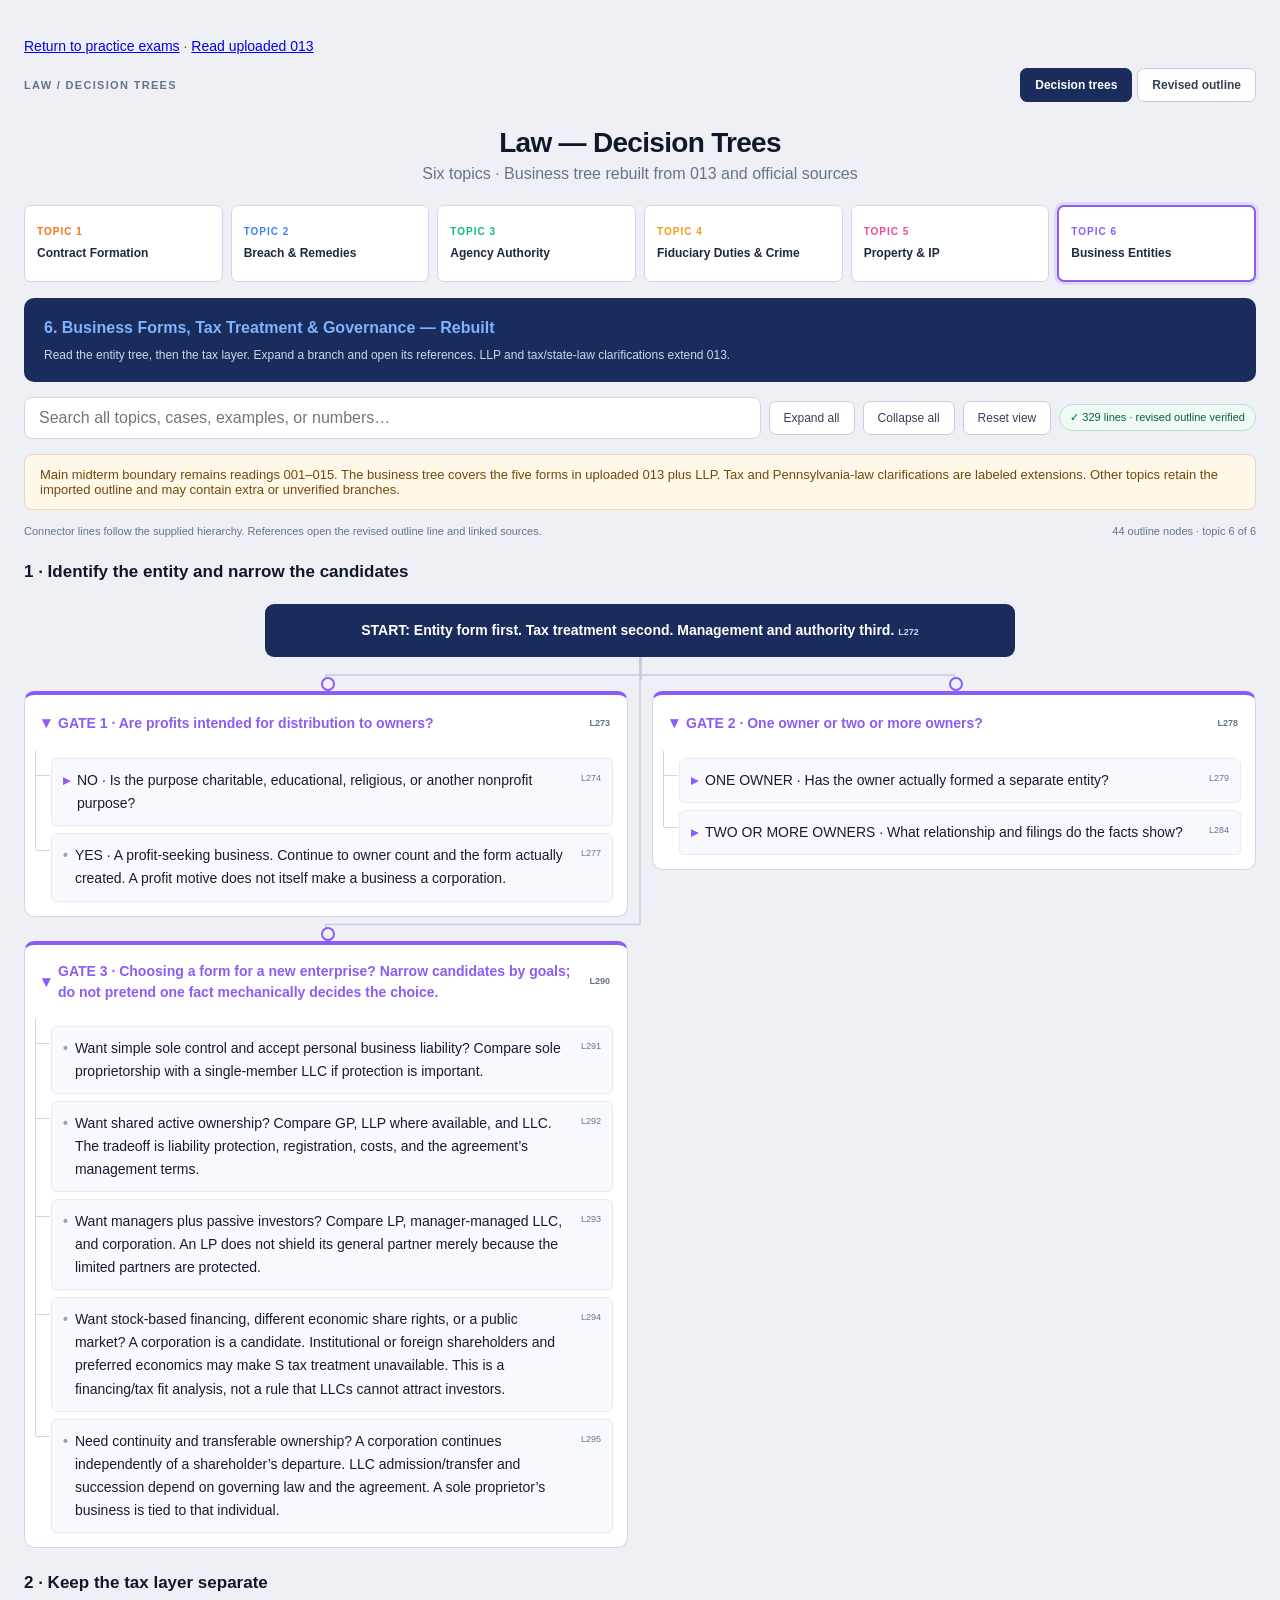
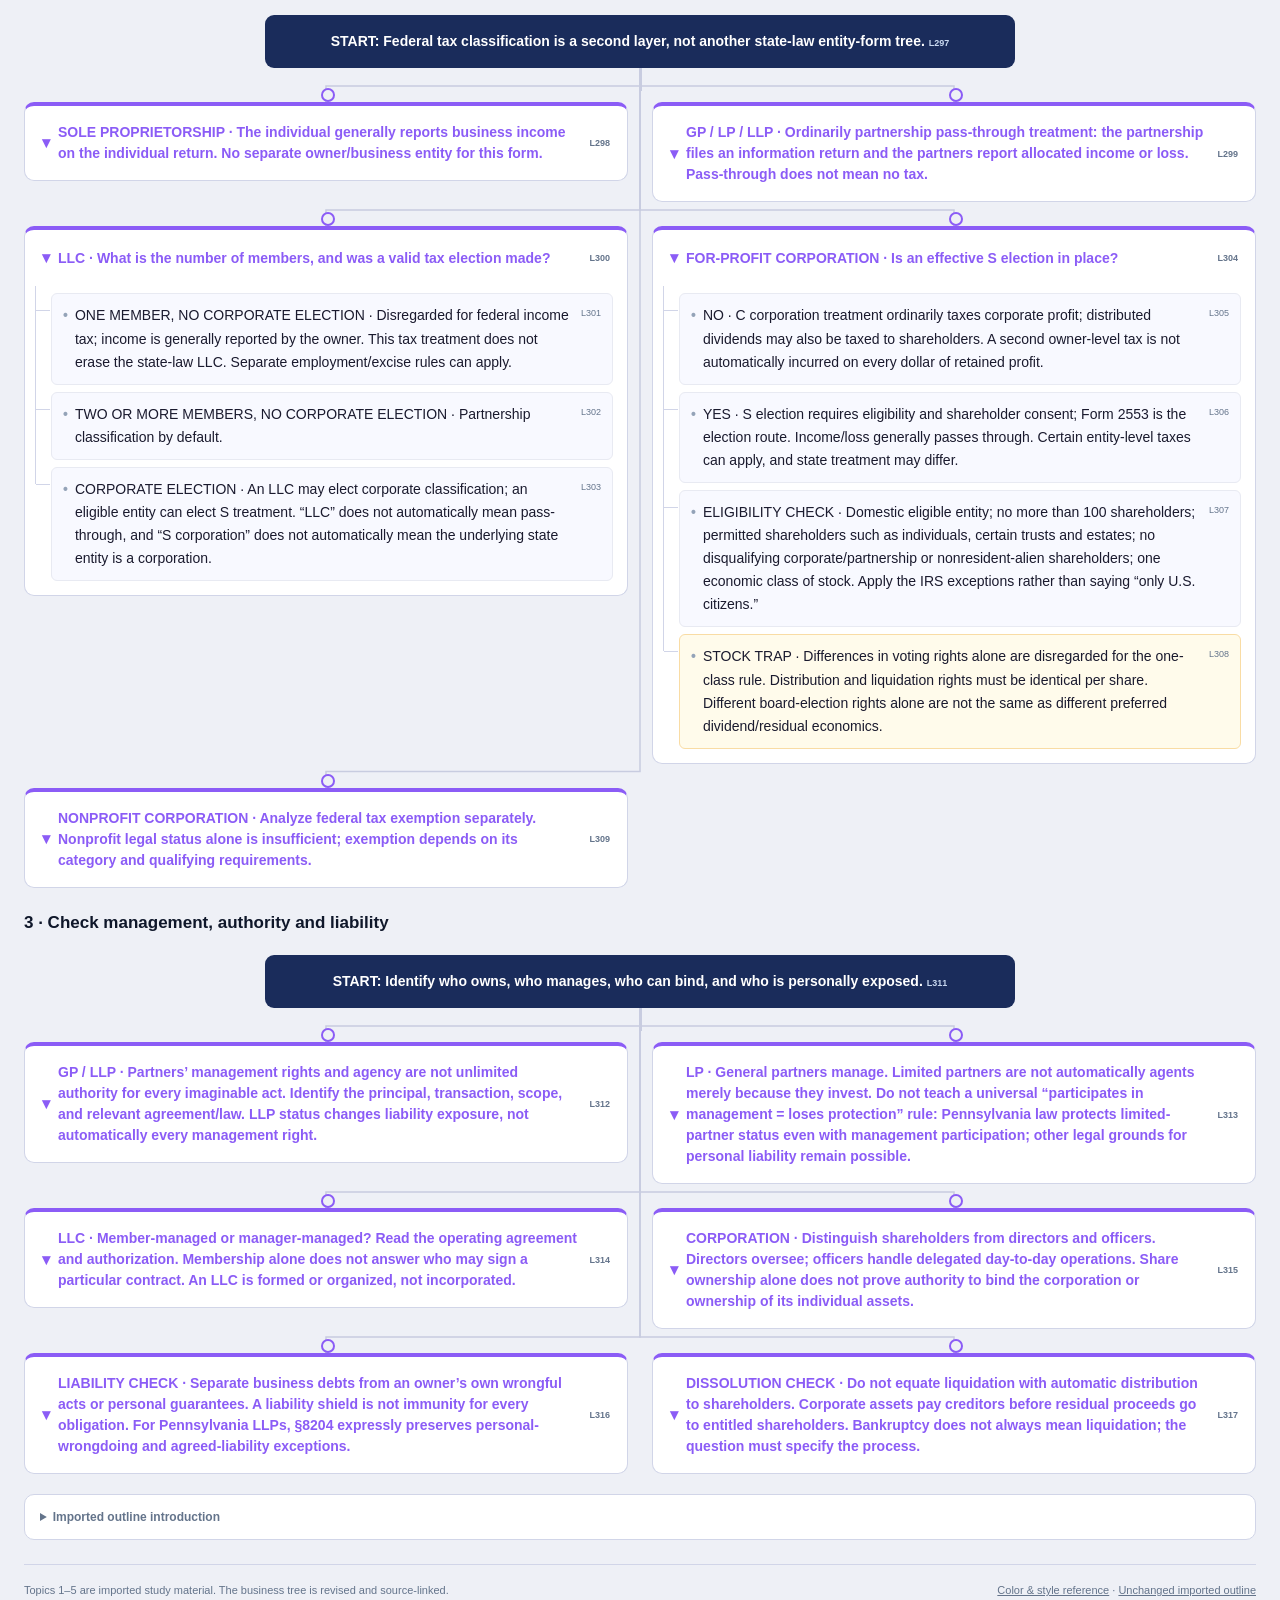
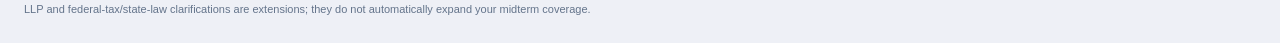
==== decision-trees.html @ df7d1797 "Add LGST midterm practice site and rebuilt business decision trees" ====
<!doctype html>
<html lang="en"><head><meta charset="UTF-8"><meta name="viewport" content="width=device-width,initial-scale=1">
<title>Law — Decision Trees</title><meta name="description" content="Six interactive topic trees with a rebuilt, source-linked business tree.">
<link rel="icon" type="image/svg+xml" href="data:image/svg+xml,%3Csvg xmlns='http://www.w3.org/2000/svg' viewBox='0 0 32 32'%3E%3Crect width='32' height='32' rx='7' fill='%231a2c5b'/%3E%3Cpath d='M16 6v9M7 15h18M7 15v9m18-9v9' stroke='%237eb3ff' stroke-width='2' fill='none'/%3E%3Ccircle cx='16' cy='6' r='3' fill='%23f97316'/%3E%3Ccircle cx='7' cy='25' r='3' fill='%2310b981'/%3E%3Ccircle cx='25' cy='25' r='3' fill='%23ec4899'/%3E%3C/svg%3E">
<style>
*{box-sizing:border-box}body{margin:0;background:#eef0f6;color:#1a1a2e;font:14px -apple-system,BlinkMacSystemFont,'Segoe UI',sans-serif}button,input{font:inherit}button,a{touch-action:manipulation}button{cursor:pointer}button:focus-visible,a:focus-visible,summary:focus-visible,input:focus-visible{outline:3px solid #3b82f6;outline-offset:3px}button{border:1px solid #c8cce0;background:white;color:#374151;border-radius:7px;padding:9px 14px}button:hover{background:#f8f9ff}button.active{background:#1a2c5b;border-color:#1a2c5b;color:white}main{max-width:1500px;padding:24px;margin:auto}.topline{display:flex;justify-content:space-between;align-items:center;gap:12px}.brand{font-size:11px;letter-spacing:.12em;font-weight:800;color:#64748b}.switch{display:flex;gap:5px}.switch button{font-size:12px;font-weight:650}h1{font-size:28px;text-align:center;letter-spacing:-.025em;margin:25px 0 6px;color:#0f172a}.subtitle{text-align:center;color:#64748b;margin:0 0 22px}.tabs{display:grid;grid-template-columns:repeat(6,1fr);gap:8px}.tab{text-align:left;border:1.5px solid #d1d5e8;padding:12px;min-height:77px}.tab.selected{border:2px solid var(--uc);box-shadow:0 0 0 3px color-mix(in srgb,var(--uc) 15%,transparent)}.tab-num{display:block;color:var(--uc);font-size:10px;font-weight:750;letter-spacing:.1em;margin-bottom:6px}.tab-label{font-size:12px;font-weight:750;color:#1e293b}.banner{background:#1a2c5b;color:#c8d8f0;border-radius:10px;margin-top:16px;padding:17px 20px;line-height:1.6}.banner h2{font-size:16px;color:#7eb3ff;margin:0 0 5px}.banner p{margin:0;font-size:12px}.controls{display:flex;align-items:center;gap:8px;flex-wrap:wrap;margin:15px 0}.search-wrap{flex:1;min-width:210px;position:relative}.search-wrap input{width:100%;padding:11px 14px;border:1px solid #d1d5e8;border-radius:8px;color:#0f172a;background:white}.controls button{font-size:12px}.small{font-size:11px;color:#64748b}.badge{display:inline-flex;align-items:center;gap:7px;border:1px solid #bbdfd4;border-radius:30px;padding:6px 10px;font-size:11px;background:#effaf5;color:#065f46}.dot{width:6px;height:6px;background:#10b981;border-radius:100%}.legend{display:flex;justify-content:space-between;gap:16px;margin:14px 0;color:#64748b;font-size:11px}.legend a{color:#64748b}.block-title{font-size:17px;margin:25px 0 14px;color:#0f172a}.root{max-width:750px;margin:22px auto 0;padding:16px 20px;text-align:center;border-radius:9px;background:#1a2c5b;color:white;font-size:14px;font-weight:700;line-height:1.5}.stages{position:relative;display:grid;grid-template-columns:repeat(2,minmax(0,1fr));gap:24px;padding-top:34px;align-items:start}.stages:before{content:'';position:absolute;top:0;left:50%;height:23px;border-left:2px solid #c8cce0}.stage{position:relative;background:white;border:1px solid #d1d5e8;border-radius:10px;border-top:4px solid var(--uc);min-width:0}.stage:before{content:'';position:absolute;width:10px;height:10px;border:2px solid var(--uc);background:#eef0f6;top:-18px;left:calc(50% - 5px);border-radius:100%}.stage>summary{list-style:none;padding:16px 17px;font-size:13px;font-weight:750;color:var(--uc);display:flex;align-items:center;gap:8px;line-height:1.5}.stage>summary:before{content:'▸';font-size:16px}.stage[open]>summary:before{content:'▾'}.stage>summary .node-text{flex:1}.stage>.children{padding:0 14px 14px 10px}.children{list-style:none;padding:0 0 0 17px;margin:0}.branch{position:relative;border-left:1.5px solid #d1d5e8;padding:7px 0 0 15px}.branch:before{content:'';position:absolute;left:0;top:24px;width:14px;border-top:1.5px solid #d1d5e8}.branch:last-child{border-left-color:transparent}.branch:last-child:after{content:'';position:absolute;left:-1.5px;top:0;height:24px;border-left:1.5px solid #d1d5e8}.node-card{background:#f8f9ff;border:1px solid #e8eaf2;border-radius:6px}.node-card>summary{padding:10px 11px;display:flex;gap:7px;align-items:start;list-style:none;line-height:1.6;font-size:12px;position:relative;z-index:1}.node-card>summary:before{content:'▸';font-weight:750;color:var(--uc)}.node-card[open]>summary:before{content:'▾'}.node-card.leaf>summary:before{content:'•';color:#94a3b8}.node-text{white-space:pre-wrap;overflow-wrap:anywhere;flex:1}.node-card>.children{padding:0 9px 9px 10px}.node-card.trap{background:#fffbeb;border-color:#f9dca4}.node-card.negative{background:#fff5f6;border-color:#f2cdd7}.node-card.positive{background:#effaf5;border-color:#bbdfd4}.source-link{font-size:9px;color:#64748b;background:transparent;border:0;padding:2px 0 2px 4px;border-radius:2px;white-space:nowrap;line-height:1.6}.source-link:hover{text-decoration:underline;background:transparent}.node-card.picked, .stage.picked{box-shadow:0 0 0 3px #f59e0b}.node-card .children .branch{padding-left:11px}.node-card .children .branch:before{width:10px}.search-results{background:white;border:1px solid #d1d5e8;border-radius:10px;padding:14px;margin-bottom:18px;max-height:360px;overflow:auto}.search-results h3{font-size:13px;margin:0 0 10px}.result{display:block;width:100%;text-align:left;margin:6px 0;padding:10px 12px;font-size:12px;line-height:1.5}.result span{display:block;font-size:10px;color:#64748b;margin-bottom:3px}mark{background:#fef08a;color:#1a1a2e;padding:0}.source-head{display:flex;gap:15px;justify-content:space-between;align-items:start;margin-top:20px}.source-head h2{font-size:18px;margin:0 0 6px}.source-tools{display:flex;gap:8px}.source-tools button{font-size:12px}.source-box{background:white;border:1px solid #d1d5e8;border-radius:10px;margin-top:14px;overflow:auto;padding:20px}pre{font:12px/1.65 'SFMono-Regular',Consolas,'Liberation Mono',monospace;white-space:pre;margin:0;color:#374151;tab-size:4}.source-box.wrap pre{white-space:pre-wrap;overflow-wrap:anywhere}.source-note{margin:10px 0;line-height:1.6;color:#64748b;font-size:12px}.extra{background:white;border:1px solid #d1d5e8;border-radius:10px;margin-top:20px;padding:15px}.extra summary{color:#64748b;font-size:12px;font-weight:650;cursor:pointer}.extra p{white-space:pre-wrap;line-height:1.7;font-size:12px;color:#374151}.foot{margin-top:24px;border-top:1px solid #d1d5e8;padding-top:16px;display:flex;gap:15px;justify-content:space-between;font-size:11px;line-height:1.7;color:#64748b}.foot a{color:#64748b}#node-dialog{border:1px solid #d1d5e8;border-radius:12px;padding:20px;max-width:min(850px,94vw);max-height:80vh}#node-dialog::backdrop{background:#1a2c5b66}#node-dialog pre{white-space:pre-wrap;overflow-wrap:anywhere;margin:15px 0}.modal-head{display:flex;justify-content:space-between;gap:20px;align-items:center}.modal-head h3{margin:0;font-size:15px}[hidden]{display:none!important}@media(max-width:1100px){.tabs{grid-template-columns:repeat(3,1fr)}}@media(max-width:760px){main{padding:16px}.topline{align-items:start}.brand{max-width:100px;line-height:1.6}h1{font-size:23px}.tabs{grid-template-columns:repeat(2,1fr)}.tab{min-height:65px}.stages{grid-template-columns:1fr;gap:24px}.stage:before{left:calc(50% - 5px)}.legend,.foot,.source-head{flex-direction:column}.branch{padding-left:10px}.children{padding-left:10px}.source-link{font-size:8px}.controls{gap:6px}.controls button{padding:9px}.source-box{padding:12px}.switch button{padding:8px 10px}.root{text-align:left;font-size:12px}.node-card>summary{padding:9px 8px}.stage>summary{padding:13px}}
@media print{.controls,.switch,.tabs,.source-tools,.source-link,.foot,.legend{display:none!important}body{background:white}main{padding:0}.stage{break-inside:avoid}.stages{display:block}.stage{margin-top:15px}.root{color:#0f172a;background:white;border:1px solid #64748b}}
</style><style>
body{font-size:16px}.node-card>summary,.stage>summary{font-size:14px}.node-card>summary{line-height:1.65}.ref-link{display:block;margin:9px 0;color:#6d28d9;font-size:14px}.scope-label{font-size:12px;font-weight:650;color:#854d0e;padding:0 12px 10px}.extra-scope{border-style:dashed!important;background:#fff9ec!important}.embedded main{padding:4px 12px 18px}.embedded .back-link,.embedded .brand,.embedded h1,.embedded .subtitle,.embedded .tabs,.embedded .banner,.embedded .extra,.embedded .foot{display:none}.embedded .controls{margin-top:8px}.embedded .stages{gap:16px}.embedded .root{margin-top:14px}.source-note{line-height:1.7}.scope-note{font-size:13px;background:#fff7e7;color:#704b0b;border:1px solid #edd7ae;border-radius:8px;padding:12px 15px;margin:15px 0}.back-link{font-size:14px;color:#9d411e}.source-box.wrap pre{white-space:pre-wrap;overflow-wrap:anywhere}@media(max-width:600px){.tabs{display:flex;overflow:auto}.tab{min-width:145px}.embedded main{padding:4px}.stages{grid-template-columns:1fr!important}.children{padding-left:10px}.node-card>.children{padding-left:4px}.branch{padding-left:9px}.stage>.children{padding:0 8px 12px 5px}.root{font-size:14px}.controls button{padding:8px 9px}.legend{flex-direction:column;gap:4px}.source-box{max-width:100%}.source-head{flex-wrap:wrap}.modal-head{gap:10px}}
</style></head><body><main><p class="back-link"><a href="index.html">Return to practice exams</a> · <a href="sources/013-choose-business-structure.pdf" target="_blank" rel="noopener">Read uploaded 013</a></p>
<div class="topline"><span class="brand">LAW / DECISION TREES</span><div class="switch" aria-label="View"><button id="graph-btn" class="active" aria-pressed="true">Decision trees</button><button id="source-btn" aria-pressed="false">Revised outline</button></div></div>
<h1>Law — Decision Trees</h1><p class="subtitle">Six topics · Business tree rebuilt from 013 and official sources</p>
<nav class="tabs" aria-label="Legal topics" role="tablist" id="tabs"></nav>
<section class="banner"><h2 id="topic-title"></h2><p id="mode-note">Click a branch to expand or collapse it. Tree cards retain the source wording; connecting lines and spacing are visually reflowed.</p></section>
<div class="controls"><label class="search-wrap"><span class="small" hidden>Search entire outline</span><input id="search" type="search" placeholder="Search all topics, cases, examples, or numbers…" aria-label="Search entire outline"></label><button id="expand">Expand all</button><button id="collapse">Collapse all</button><button id="reset">Reset view</button><span class="badge" id="integrity"><span class="dot"></span>Outline check</span></div>
<p class="scope-note">Main midterm boundary remains readings 001–015. The business tree covers the five forms in uploaded 013 plus LLP. Tax and Pennsylvania-law clarifications are labeled extensions. Other topics retain the imported outline and may contain extra or unverified branches.</p><section id="results" class="search-results" hidden aria-live="polite"></section>
<div id="graph-view"><div class="legend"><span>Connector lines follow the supplied hierarchy. References open the revised outline line and linked sources.</span><span id="node-count"></span></div><section id="trees" role="tabpanel" aria-label="Topic decision tree"></section><details class="extra"><summary>Imported outline introduction</summary><p id="intro"></p><p id="outro"></p></details></div>
<section id="source-view" hidden><div class="source-head"><div><h2>Revised study outline</h2><span class="small" id="source-stats"></span></div><div class="source-tools"><button id="wrap" aria-pressed="false">Wrap long lines</button><button id="download">Download revised .txt</button></div></div><p class="source-note">Topics 1–5 retain the supplied outline. Topic 6 has been rewritten from uploaded reading 013 and verified sources. Line popovers and this view show the revised study outline, not quotations from statutes.</p><div class="source-box" id="source-box"><pre id="source-text"></pre></div></section>
<footer class="foot"><span>Topics 1–5 are imported study material. The business tree is revised and source-linked.<br>LLP and federal-tax/state-law clarifications are extensions; they do not automatically expand your midterm coverage.</span><span><a href="https://ezombie292.github.io/ap-econ-cheatsheet/" target="_blank" rel="noopener">Color & style reference</a> · <a href="sources/original-decision-tree-outline.txt" download>Unchanged imported outline</a></span></footer>
</main><dialog id="node-dialog"><div class="modal-head"><h3 id="dialog-title">Revised outline reference</h3><button id="close-dialog" aria-label="Close source excerpt">Close</button></div><pre id="node-original"></pre><div id="legal-refs"></div><button id="full-source">Open revised outline</button></dialog>
<script id="data" type="application/json">{"source": "Here is the fully expanded, comprehensive decision-tree architecture for the entire course. Every tree incorporates the precise procedural branches, governing legal tests, landmark cases, failure states, and hidden exam traps from the lectures and study guides.\n\n---\n\n### **1. Contract Formation: The Enforceable Promise Decision Algorithm**\n\n```text\n[START: Alleged Promise / Transaction]\n       │\n       ▼\n[GATEWAY 1: MUTUAL ASSENT (Offer & Acceptance)]\n ├── STEP 1A: Is there a Valid Offer?\n │    ├── Did the communication manifest an objective willingness to be bound?\n │    ├── Were essential terms reasonably certain and definite?\n │    ├─ NO ──► INVITATION TO MAKE AN OFFER ONLY (e.g., school bulletin, catalog)\n │    │         └── Application + fee constitutes the offer; school retains fee as acceptance (*Steinberg v. Chicago Med. Sch.*).\n │    └─ YES ─► Valid Offer Created. Power of acceptance is vested in offeree.\n │\n ├── STEP 1B: Was the Power of Acceptance Terminated Before Acceptance?\n │    ├── Revocation by offeror before acceptance takes effect?\n │    ├── Rejection or Counter-Offer by offeree? (Mirror image rule: accepting only 250 of 500 terms = counter-offer)\n │    ├── Death of offeror?\n │    ├── Offeree learns of facts inconsistent with the offer? (e.g., offered land swallowed by a sinkhole)\n │    ├─ YES ─► POWER TERMINATED ──► [NO CONTRACT CAN FORM]\n │    └─ NO  ─► Proceed to Step 1C\n │\n └── STEP 1C: Was there Proper, Timely Acceptance?\n      ├── Contract forms PRECISELY at the moment of acceptance.\n      ├── Check Mode Invited by Offeror:\n      │    ├── UNILATERAL: Offer invites acceptance ONLY by performance/action.\n      │    └── BILATERAL: Offer expressly invites acceptance by a RETURN PROMISE.\n      │         └── EXAM TRAP (Microwave Tower Example): If an offer expressly requires a promise, \n      │             secretly performing the work without communicating the promise yields US$0 contract damages!\n      ├─ NO ──► [NO CONTRACT]\n      └─ YES ─► Mutual Assent Established. Proceed to Gateway 2.\n       │\n       ▼\n[GATEWAY 2: CONSIDERATION (Bargained-for Exchange)]\n ├── Did promisee suffer a legal detriment / confer a benefit in exchange for the promise?\n ├── Is consideration \"valuable\" in the eyes of the law? (Payment of $15 application fee is valid consideration for the promise to evaluate by published criteria).\n ├── EXAM TRAPS:\n │    ├── Pre-existing Duty: Performing what one was already legally obligated to do ≠ consideration.\n │    ├── Past Consideration: An act done before the promise was made is NO consideration (*Chicago Coliseum v. Dempsey*).\n ├─ NO ──► Check PROMISSORY ESTOPPEL: Did promisee reasonably and foreseeably rely to their substantial detriment?\n │         ├─ NO  ──► UNENFORCEABLE NUDE PROMISE (*Nudum Pactum*)\n │         └─ YES ──► Enforceable under Equity (Damages strictly limited to reliance).\n └─ YES ─► Consideration Established. Proceed to Gateway 3.\n       │\n       ▼\n[GATEWAY 3: CAPACITY]\n ├── Did either party lack legal capacity (infancy/minor, mental defect, extreme intoxication)?\n ├─ YES ──► CONTRACT VOIDABLE at the option of the incapacitated party.\n └─ NO  ──► Capacity Established. Proceed to Gateway 4.\n       │\n       ▼\n[GATEWAY 4: LEGALITY OF OBJECT]\n ├── Is the object, performance, or effect illegal, criminal, or contrary to public policy?\n ├─ YES ──► VOID AB INITIO (*In Pari Delicto*: The court leaves parties where found; no reliance/expectation damages granted for bribes, murder, or illegal acts).\n └─ NO  ──► [FULLY BINDING, ENFORCEABLE CONTRACT FORMED]\n```\n\n---\n\n### **2. Contract Breach & Remedy Selector Decision Tree**\n\n```text\n[START: Enforceable Contract + Unexcused Breach Established]\n       │\n       ▼\n[LEVEL 1: EXPECTATION DAMAGES (Primary Default Measure)]\n Goal: Put injured party in the financial position they would have occupied HAD THE PROMISE BEEN KEPT.\n ├── First Measure: Cost of Completion / Performance (favored when measurable, e.g., $30 to hire a replacement mower).\n ├── Second Measure: Difference in Value (Position Promised B minus Position Delivered A).\n │\n ├── APPLY MANDATORY COMMON-LAW LIMITATIONS:\n │    ├── 1. REASONABLE CERTAINTY (*Ericson v. Playgirl*):\n │    │    ├── Are damages provable with reasonable certainty, or speculative/conjectural?\n │    │    ├── New Business Rule: Lack of profit track record makes future lost profits unrecoverable.\n │    │    └── General Publicity Trap: Loss of general fame/notoriety from missing a magazine cover or review is wholly speculative unless directly tied to professional earning capacity (*Ericson*).\n │    │\n │    ├── 2. FORESEEABILITY (*Hadley v. Baxendale*):\n │    │    └── Measured AT THE TIME OF CONTRACTING (not post-breach). Consequential losses (e.g., spoiled dinner party, taking high-interest loans for college tuition) must be foreseeable to both parties.\n │    │\n │    ├── 3. MITIGATION OF DAMAGES:\n │    │    └── Plaintiff cannot recover for avoidable losses; must make reasonable efforts to find substitute transactions.\n │    │\n │    └── 4. AMERICAN RULE (COSTS OF SUIT):\n │         └── Victims pay their own attorneys' fees and court costs, leaving net recovery less than \"whole\".\n │\n ├─ PASSES ALL LIMITATIONS ──► AWARD COMPENSATORY EXPECTATION DAMAGES\n └─ FAILS CERTAINTY / FORESEEABILITY ──► Drop down to Level 2.\n       │\n       ▼\n[LEVEL 2: RELIANCE DAMAGES (Alternative Backward-Looking Measure)]\n Goal: Restore injured party to the financial position they occupied BEFORE THE PROMISE WAS MADE.\n ├── Reimburses out-of-pocket expenses and costs incurred in reliance on the contract (e.g., $5,000 upfront fee; medical restoration costs).\n ├── EXAM TRAP: Pre-contractual expenses incurred before the agreement was entered into cannot be recovered as reliance damages (*Chicago Coliseum v. Dempsey*).\n ├── Can reliance damages be calculated?\n │    ├─ YES ──► AWARD RELIANCE DAMAGES (\"You can only pick one\" rule: cannot stack expectation and reliance).\n │    └─ NO  ──► Check Nominal Damages ($300 statutory nominal award in *Ericson*) or drop down to Level 3.\n       │\n       ▼\n[LEVEL 3: SPECIFIC PERFORMANCE (Equitable Court Order)]\n Criteria: Awarded ONLY when monetary relief is inadequate AND subject matter is UNIQUE.\n ├── Is the subject matter unique/one-of-a-kind (e.g., specific parcel of real estate, rare antique, unique prototype car)?\n │    ├── YES ──► Does it involve PERSONAL SERVICES (labor, employment, artist, influencer)?\n │    │            ├─ YES ──► STRICTLY DENIED under common law (Courts refuse to compel personal labor).\n │    │            └─ NO  ──► GRANT SPECIFIC PERFORMANCE (Decree compelling conveyance).\n │    └─ NO  ──► DENIED (Subject matter fungible; monetary damages suffice).\n```\n\n---\n\n### **3. Agency Authority & Principal/Agent Liability Decision Matrix**\n\n```text\n[START: Agent (A) signs contract or acts with Third Party (T) purporting to represent Principal (P)]\n       │\n       ▼\n[GATEWAY 1: ACTUAL AUTHORITY (Communication: Principal ──► Agent)]\n ├── Express Actual Authority:\n │    └── Did P communicate explicit words (written/oral) authorizing this exact action?\n │         ├─ YES ──► [P IS BOUND].\n │         └─ NO  ──► Check Implied Actual.\n ├── Implied Actual Authority (*Miller v. Wick Building Co.*):\n │    ├── Question: Did P's words or conduct reasonably cause the AGENT to believe they had authority?\n │    ├── Scope Standard: Limited to what is \"usual and necessary in the ordinary course of the business ACTUALLY CONDUCTED by the corporation\".\n │    └── Extraordinary Transactions Trap: Being General Manager does NOT convey implied authority to sell 75%+ of company assets or real estate (*Miller*).\n ├─ ACTUAL AUTHORITY FOUND ──► [PRINCIPAL BOUND TO THIRD PARTY; AGENT NOT PERSONALLY LIABLE]\n └─ NO ACTUAL AUTHORITY    ──► Proceed to Gateway 2.\n       │\n       ▼\n[GATEWAY 2: APPARENT AUTHORITY (Communication: Principal ──► Third Party)]\n ├── Question: Did P's words or conduct reasonably lead the THIRD PARTY to believe A was authorized?\n ├── TEST 2A: The Putative Agent Rule (ABSOLUTE TRAP)\n │    └── A's self-declaration to T (\"I am P's authorized agent!\") NEVER creates apparent authority. It MUST originate from P.\n ├── TEST 2B: Position & Secret Limitations\n │    └── If P places A in a recognized role (e.g., General Manager) and gives A secret internal restrictions unknown to T, T may rely on customary role authority (*Miller*).\n ├─ APPARENT AUTHORITY FOUND ──► [PRINCIPAL BOUND TO THIRD PARTY]\n │                                └── BUT: P can sue A for indemnity / breach of fiduciary duty for exceeding actual authority!\n └─ NO APPARENT AUTHORITY    ──► Proceed to Gateway 3.\n       │\n       ▼\n[GATEWAY 3: RATIFICATION (Post-Hoc Adoption)]\n ├── Did P voluntarily affirm/adopt the unauthorized act with full knowledge of all material facts?\n ├─ YES ──► [PRINCIPAL IS BOUND RETROACTIVELY]\n └─ NO  ──► [PRINCIPAL IS NOT BOUND TO THIRD PARTY]\n             └── LIABILITY OUTCOME: Agent (A) is personally liable to Third Party (T) for breach of implied warranty of authority / contract damages.\n```\n\n---\n\n### **4. Agent Fiduciary Duties & White-Collar Crime Decision Tree**\n\n```text\n[START: Agent interacts with business opportunity, property, or confidential information]\n       │\n       ▼\n[BRANCH 1: FIDUCIARY DUTY OF CARE]\n ├── Did the agent perform competently (\"do a really good job\")?\n ├── Did the agent maintain adequate, usable business records for the principal?\n └── Did the agent preserve strict confidentiality regarding principal's activities and communications?\n      ├─ FAILED ──► Breach of Fiduciary Duty of Care ──► Agent liable for resulting damages.\n      └─ PASSED ──► Duty of Care satisfied.\n       │\n       ▼\n[BRANCH 2: FIDUCIARY DUTY OF LOYALTY & CONFLICT PROTOCOL]\n ├── Does the transaction involve self-dealing, competition with P, secret profits, or bribes?\n │    ├─ YES ──► APPLY THE MANDATORY 3-STEP PROTOCOL:\n │    │          ├── Step 1: DON'T ACT (Halt the transaction immediately).\n │    │          ├── Step 2: DISCLOSE (Make full, unreserved disclosure of conflict/payment to P).\n │    │          └── Step 3: GET INSTRUCTIONS (Wait for and follow P's express orders).\n │    │          │\n │    │          ├─ FAILED PROTOCOL ──► BREACH OF FIDUCIARY DUTY OF LOYALTY\n │    │          │                      ├── Disgorgement: All secret profits/bribes surrendered to P.\n │    │          │                      ├── Rescission of transaction + tort damages.\n │    │          │                      └── Immediate termination of agency.\n │    │          └─ COMPLIED FULLY  ──► Principal consents; transaction is valid.\n │    └─ NO  ──► Proceed to Criminal & Securities Thresholds.\n       │\n       ▼\n[BRANCH 3: HONEST SERVICES FRAUD (§1346)]\n ├── Did conduct involve Bribery or Kickbacks? (*Skilling v. United States*).\n │    ├── (Note: Undisclosed self-dealing alone does NOT violate §1346 after *Skilling*).\n ├── Is defendant a Private Citizen outside public employment? (*Percoco v. United States*).\n │    ├── \"Dominated and controlled\" / \"Special relationship\" jury test is UNCONSTITUTIONALLY VAGUE.\n │    └── Rule: A private citizen can only owe a duty of honest services to the public if they entered an ACTUAL AGENCY AGREEMENT delegating governmental authority.\n       │\n       ▼\n[BRANCH 4: SECURITIES INSIDER TRADING (Rule 10b-5 / 14e-3)]\n ├── CLASSICAL THEORY (*Chiarella v. United States*):\n │    └── Insider trades on material non-public info; requires fiduciary relationship between insider and company shareholders.\n ├── TIPPER/TIPPEE LIABILITY (*Dirks*):\n │    └── Insider tipper must breach duty for PERSONAL GAIN; tippee inherits duty only if they knew/should have known of the breach.\n ├── MISAPPROPRIATION THEORY (*United States v. O'Hagan*):\n │    └── Outsider (e.g., attorney, printer, journalist) deceives and breaches fiduciary duty owed to the SOURCE of the information.\n └── TENDER OFFER TRAP:\n      └── Rule 14e-3: Does NOT require proof of a fiduciary duty breach once substantial steps toward a tender offer are taken!\n```\n\n---\n\n### **5. Property: Possession, Custom, and IP Infringement Trees**\n\n#### **Part A: Tangible Property & Possession Disputes**\n```text\n[START: Competing claims over unowned, wild, or abandoned resource]\n       │\n       ▼\n[TEST 1: INDUSTRY TRADE USAGE (*Swift v. Gifford*)]\n ├── Does an established, reasonable, trade-wide custom exist (e.g., \"the iron holds the whale\")?\n ├── Was pursuit continuous, and was claim made before conversion/cutting in?\n ├─ YES ──► [TRADE USAGE OVERRIDES GENERAL COMMON LAW OF CAPTURE]\n └─ NO  ──► Apply General Possession Rules (Test 2).\n       │\n       ▼\n[TEST 2: COMPLETE LEGAL POSSESSION (Gray's Rule)]\n ├── 1. Intent to possess and exclude others?\n ├── 2. Physical control: Complete control after all momentum of item and claimant ceases?\n ├── Did incidental contact dislodge item before momentum stopped? (If yes, no possession).\n ├─ FULL POSSESSION ACHIEVED ──► [SOLE TITLE & OWNERSHIP VESTED]\n └─ INCOMPLETE POSSESSION    ──► Proceed to Test 3.\n       │\n       ▼\n[TEST 3: PRE-POSSESSORY INTEREST & CONVERSION (*Popov v. Hayashi*)]\n ├── 1. Did actor take significant but incomplete steps toward possession of abandoned personal property?\n ├── 2. Was the effort interrupted by the UNLAWFUL ACTS of others (e.g., mob violence)?\n ├─ YES ──► ACTOR HAS A \"PRE-POSSESSORY INTEREST\" (Qualified legal right supporting Conversion).\n │           │\n │           ▼\n │   Check Innocent Subsequent Acquirer (Hayashi):\n │    ├── Did defendant commit wrongful/unlawful acts? (Hayashi was innocent).\n │    ├── Did defendant achieve complete physical control? (Yes, pocketed loose ball).\n │    └── Result: Ball entered defendant's hands with a \"cloud on its title\".\n │         └── REMEDY: EQUITABLE DIVISION (*Arnold* prunes; *Keron* boys with money sock) \n │             ──► Sell property, divide proceeds 50/50.\n └─ NO  ──► No cognizable interest. Finder who reduces item to complete control takes title.\n```\n\n#### **Part B: Intellectual Property & Commercial Identity**\n```text\n[START: Intangible Asset or Commercial Identity Dispute]\n       │\n       ├── 1. PATENTS (35 U.S.C. §101 / *Alice Corp. v. CLS Bank*):\n       │    ├── Step 1: Is claim directed to a patent-ineligible concept (law of nature, natural phenomena, abstract idea)?\n       │    │    └── (Intermediated settlement / risk hedging = abstract economic concept).\n       │    └── Step 2: Does claim add an \"inventive concept\" / transformative ordered combination beyond generic computer implementation?\n       │         ├─ NO  ──► PATENT INELIGIBLE.\n       │         └─ YES ──► Valid Patentable Subject Matter.\n       │\n       ├── 2. TRADE SECRETS (*DuPont v. Christopher* vs. *Dow Chemical*):\n       │    ├── Definition: Secret commercial information + reasonable precautions to maintain secrecy.\n       │    ├── Appropriated by \"Improper Means\"?\n       │    │    ├── Aerial photography of unfinished plant = IMPROPER MEANS even if flight in public airspace violated no aviation law (*DuPont*).\n       │    │    └── DISTINGUISH EPA/GOVERNMENT SEARCH (*Dow Chemical*): Conventional aerial photography of open outdoor industrial curtilage by regulatory agency ≠ unconstitutional search.\n       │    └─ Improper Means Found ──► Trade Secret Misappropriation.\n       │\n       └── 3. RIGHT OF PUBLICITY & TRADEMARKS (*White v. Samsung Electronics*):\n            ├── Statutory Publicity (Cal. Civ. Code §3344):\n            │    └── Requires literal use of \"name, voice, signature, photograph, or likeness\" (Mechanical robot in wig/gown ≠ literal \"likeness\").\n            ├── Common Law Right of Publicity:\n            │    └── Broader than §3344; protects unauthorized appropriation of CELEBRITY IDENTITY through any recognizable combination of cues (*Motschenbacher* race car, *Carson* \"Here's Johnny\", *White* Wheel of Fortune robot).\n            └── Lanham Act §43(a) Endorsement Confusion:\n                 └── *Sleekcraft* 8-Factor Test: Evaluates consumer likelihood of confusion over whether celebrity ENDORSED the product, even in a spoof/parody ad.\n```\n\n---\n\n### **6. Business Entity Selection & Governance — REBUILT**\nBased on uploaded 013; LLP and tax/state-law clarifications are verified extensions.\n\nSTART: Entity form first. Tax treatment second. Management and authority third.\n  • GATE 1 · Are profits intended for distribution to owners?\n    • NO · Is the purpose charitable, educational, religious, or another nonprofit purpose?\n      • NONPROFIT CORPORATION · A corporate branch already mentioned in 013. Incorporate under state law; a board governs. A nonprofit may earn revenue or a surplus, but is not organized to distribute that surplus as investor profit.\n      • SEPARATE TAX QUESTION · State nonprofit formation does not automatically confer federal exemption. Most organizations must apply for recognition; §501(c)(3) is one exemption category, not a synonym for every nonprofit.\n    • YES · A profit-seeking business. Continue to owner count and the form actually created. A profit motive does not itself make a business a corporation.\n  • GATE 2 · One owner or two or more owners?\n    • ONE OWNER · Has the owner actually formed a separate entity?\n      • NO · SOLE PROPRIETORSHIP. One individual owns and controls the business; no separate legal identity. Personal liability for business obligations. Formation is automatic when operating alone without another form; licenses, tax registrations, and a trade-name filing may still be needed. Cannot issue corporate stock.\n      • YES · Which filing created it?\n        • LLC · One member is permitted. Generally limits owner liability. Choose member-managed or manager-managed governance; keep an operating agreement and required filings. A single-member LLC is not legally the same as a sole proprietorship even when its default federal tax treatment is disregarded.\n        • CORPORATION · A single shareholder can form a corporation. The entity owns its assets and has its own obligations. Shares, a board, officers, and bylaws organize ownership and management. Continue to the separate corporate tax branch.\n    • TWO OR MORE OWNERS · What relationship and filings do the facts show?\n      • GENERAL PARTNERSHIP (GP) · Co-owners carry on a business for profit without choosing another form. Shared management and partner agency; generally personal, joint-and-several liability for partnership debts. A written agreement is useful even where formation does not require one. Pennsylvania recognizes a GP as an entity distinct from its partners: no liability shield is not the same as no legal entity. This qualifies the reading’s simplified statement.\n      • LIMITED PARTNERSHIP (LP) · At least one general partner and one limited partner. General partners manage and generally bear personal liability; limited partners supply capital with limited liability by status. A filed LP and agreement matter; merely calling someone a silent investor does not establish an LP.\n      • LIMITED LIABILITY PARTNERSHIP (LLP) · Extension beyond 013. A registered partnership status that provides a partner liability shield under applicable state law; shared partner management can remain. Professional eligibility and the shield’s scope vary by state. In Pennsylvania, registration matters; personal wrongful acts and agreed personal obligations remain exceptions.\n      • LLC · Multiple members can share control or appoint managers. The operating agreement addresses contributions, votes, profits, admissions, and transfers. Limited liability and tax classification are separate questions. A manager-managed LLC can accommodate passive investors without using an LP.\n      • CORPORATION · Shareholders hold stock; the board oversees the enterprise and appoints officers. Shareholder, director, and officer are distinct roles, even when the same person holds all three. Stock rights and transfer restrictions must be read rather than assumed.\n  • GATE 3 · Choosing a form for a new enterprise? Narrow candidates by goals; do not pretend one fact mechanically decides the choice.\n    • Want simple sole control and accept personal business liability? Compare sole proprietorship with a single-member LLC if protection is important.\n    • Want shared active ownership? Compare GP, LLP where available, and LLC. The tradeoff is liability protection, registration, costs, and the agreement’s management terms.\n    • Want managers plus passive investors? Compare LP, manager-managed LLC, and corporation. An LP does not shield its general partner merely because the limited partners are protected.\n    • Want stock-based financing, different economic share rights, or a public market? A corporation is a candidate. Institutional or foreign shareholders and preferred economics may make S tax treatment unavailable. This is a financing/tax fit analysis, not a rule that LLCs cannot attract investors.\n    • Need continuity and transferable ownership? A corporation continues independently of a shareholder’s departure. LLC admission/transfer and succession depend on governing law and the agreement. A sole proprietor’s business is tied to that individual.\n\nSTART: Federal tax classification is a second layer, not another state-law entity-form tree.\n  • SOLE PROPRIETORSHIP · The individual generally reports business income on the individual return. No separate owner/business entity for this form.\n  • GP / LP / LLP · Ordinarily partnership pass-through treatment: the partnership files an information return and the partners report allocated income or loss. Pass-through does not mean no tax.\n  • LLC · What is the number of members, and was a valid tax election made?\n    • ONE MEMBER, NO CORPORATE ELECTION · Disregarded for federal income tax; income is generally reported by the owner. This tax treatment does not erase the state-law LLC. Separate employment/excise rules can apply.\n    • TWO OR MORE MEMBERS, NO CORPORATE ELECTION · Partnership classification by default.\n    • CORPORATE ELECTION · An LLC may elect corporate classification; an eligible entity can elect S treatment. “LLC” does not automatically mean pass-through, and “S corporation” does not automatically mean the underlying state entity is a corporation.\n  • FOR-PROFIT CORPORATION · Is an effective S election in place?\n    • NO · C corporation treatment ordinarily taxes corporate profit; distributed dividends may also be taxed to shareholders. A second owner-level tax is not automatically incurred on every dollar of retained profit.\n    • YES · S election requires eligibility and shareholder consent; Form 2553 is the election route. Income/loss generally passes through. Certain entity-level taxes can apply, and state treatment may differ.\n    • ELIGIBILITY CHECK · Domestic eligible entity; no more than 100 shareholders; permitted shareholders such as individuals, certain trusts and estates; no disqualifying corporate/partnership or nonresident-alien shareholders; one economic class of stock. Apply the IRS exceptions rather than saying “only U.S. citizens.”\n    • STOCK TRAP · Differences in voting rights alone are disregarded for the one-class rule. Distribution and liquidation rights must be identical per share. Different board-election rights alone are not the same as different preferred dividend/residual economics.\n  • NONPROFIT CORPORATION · Analyze federal tax exemption separately. Nonprofit legal status alone is insufficient; exemption depends on its category and qualifying requirements.\n\nSTART: Identify who owns, who manages, who can bind, and who is personally exposed.\n  • GP / LLP · Partners’ management rights and agency are not unlimited authority for every imaginable act. Identify the principal, transaction, scope, and relevant agreement/law. LLP status changes liability exposure, not automatically every management right.\n  • LP · General partners manage. Limited partners are not automatically agents merely because they invest. Do not teach a universal “participates in management = loses protection” rule: Pennsylvania law protects limited-partner status even with management participation; other legal grounds for personal liability remain possible.\n  • LLC · Member-managed or manager-managed? Read the operating agreement and authorization. Membership alone does not answer who may sign a particular contract. An LLC is formed or organized, not incorporated.\n  • CORPORATION · Distinguish shareholders from directors and officers. Directors oversee; officers handle delegated day-to-day operations. Share ownership alone does not prove authority to bind the corporation or ownership of its individual assets.\n  • LIABILITY CHECK · Separate business debts from an owner’s own wrongful acts or personal guarantees. A liability shield is not immunity for every obligation. For Pennsylvania LLPs, §8204 expressly preserves personal-wrongdoing and agreed-liability exceptions.\n  • DISSOLUTION CHECK · Do not equate liquidation with automatic distribution to shareholders. Corporate assets pay creditors before residual proceeds go to entitled shareholders. Bankruptcy does not always mean liquidation; the question must specify the process.\n\nSources for revised business tree:\n013: Uploaded reading 013 · ten pages — sources/013-choose-business-structure.pdf\nllc: IRS · LLC federal tax classification — https://www.irs.gov/businesses/small-businesses-self-employed/limited-liability-company-llc\ns: IRS · S corporation eligibility and election — https://www.irs.gov/businesses/small-businesses-self-employed/s-corporations\nstock: IRS · Form 2553 instructions (economic versus voting rights) — https://www.irs.gov/instructions/i2553\ncorp: IRS · Forming a corporation — https://www.irs.gov/businesses/small-businesses-self-employed/forming-a-corporation\nnonprofit: IRS · Nonprofit status and federal tax exemption — https://www.irs.gov/charities-non-profits/federal-tax-obligations-of-nonprofit-corporations\npa: Pennsylvania · Partnership forms and registrations — https://business.pa.gov/plan/choosing-a-business-structure/general-partnerships-limited-partnerships-limited-liability-partnerships-and-limited-liability-limited-partnerships/\nentity: Pennsylvania §8421 · A partnership is a distinct entity — https://www.legis.state.pa.us/WU01/LI/LI/CT/htm/15/00.084.021.000..htm\nllp: Pennsylvania §8204 · LLP shield and exceptions — https://www.legis.state.pa.us/WU01/LI/LI/CT/HTM/15/00.082.004.000..HTM\nlp: Pennsylvania Act 170 · Limited-partner participation and liability — https://www.legis.state.pa.us/WU01/LI/LI/US/HTM/2016/0/0170..HTM\n", "bytesBase64": "[base64]/CiDilIIgICAg4pSc4pSA4pSAIFJldm9jYXRpb24gYnkgb2ZmZXJvciBiZWZvcmUgYWNjZXB0YW5jZSB0YWtlcyBlZmZlY3Q/CiDilIIgICAg4pSc4pSA4pSAIFJlamVjdGlvbiBvciBDb3VudGVyLU9mZmVyIGJ5IG9mZmVyZWU/IChNaXJyb3IgaW1hZ2UgcnVsZTogYWNjZXB0aW5nIG9ubHkgMjUwIG9mIDUwMCB0ZXJtcyA9IGNvdW50ZXItb2ZmZXIpCiDilIIgICAg4pSc4pSA4pSAIERlYXRoIG9mIG9mZmVyb3I/[base64]/CiDilJzilIDilIAgSXMgY29uc2lkZXJhdGlvbiAidmFsdWFibGUiIGluIHRoZSBleWVzIG9mIHRoZSBsYXc/[base64]/[base64]/[base64]/[base64]/CiDilJzilIDilIAgRGlkIHRoZSBhZ2VudCBtYWludGFpbiBhZGVxdWF0ZSwgdXNhYmxlIGJ1c2luZXNzIHJlY29yZHMgZm9yIHRoZSBwcmluY2lwYWw/[base64]/[base64]/[base64]/[base64]/[base64]/[base64]/[base64]", "topics": [{"title": "1. Contract Formation: The Enforceable Promise Decision Algorithm", "short": "Contract Formation", "color": "#f97316", "first": 5, "last": 63, "blocks": [{"title": null, "first": 8, "last": 59, "roots": [{"id": "n8", "text": "[START: Alleged Promise / Transaction]", "lines": [8], "depth": 0, "children": [{"id": "n11", "text": "[GATEWAY 1: MUTUAL ASSENT (Offer & Acceptance)]", "lines": [11], "depth": 0, "children": [{"id": "n12", "text": "STEP 1A: Is there a Valid Offer?", "lines": [12], "depth": 1, "children": [{"id": "n13", "text": "Did the communication manifest an objective willingness to be bound?", "lines": [13], "depth": 6, "children": [], "fragments": [{"line": 13, "prefix": " │    ├── ", "text": "Did the communication manifest an objective willingness to be bound?"}]}, {"id": "n14", "text": "Were essential terms reasonably certain and definite?", "lines": [14], "depth": 6, "children": [], "fragments": [{"line": 14, "prefix": " │    ├── ", "text": "Were essential terms reasonably certain and definite?"}]}, {"id": "n15", "text": "NO ──► INVITATION TO MAKE AN OFFER ONLY (e.g., school bulletin, catalog)", "lines": [15], "depth": 6, "children": [{"id": "n16", "text": "Application + fee constitutes the offer; school retains fee as acceptance (*Steinberg v. Chicago Med. Sch.*).", "lines": [16], "depth": 16, "children": [], "fragments": [{"line": 16, "prefix": " │    │         └── ", "text": "Application + fee constitutes the offer; school retains fee as acceptance (*Steinberg v. Chicago Med. Sch.*)."}]}], "fragments": [{"line": 15, "prefix": " │    ├─ ", "text": "NO ──► INVITATION TO MAKE AN OFFER ONLY (e.g., school bulletin, catalog)"}]}, {"id": "n17", "text": "YES ─► Valid Offer Created. Power of acceptance is vested in offeree.", "lines": [17], "depth": 6, "children": [], "fragments": [{"line": 17, "prefix": " │    └─ ", "text": "YES ─► Valid Offer Created. Power of acceptance is vested in offeree."}]}], "fragments": [{"line": 12, "prefix": " ├── ", "text": "STEP 1A: Is there a Valid Offer?"}]}, {"id": "n19", "text": "STEP 1B: Was the Power of Acceptance Terminated Before Acceptance?", "lines": [19], "depth": 1, "children": [{"id": "n20", "text": "Revocation by offeror before acceptance takes effect?", "lines": [20], "depth": 6, "children": [], "fragments": [{"line": 20, "prefix": " │    ├── ", "text": "Revocation by offeror before acceptance takes effect?"}]}, {"id": "n21", "text": "Rejection or Counter-Offer by offeree? (Mirror image rule: accepting only 250 of 500 terms = counter-offer)", "lines": [21], "depth": 6, "children": [], "fragments": [{"line": 21, "prefix": " │    ├── ", "text": "Rejection or Counter-Offer by offeree? (Mirror image rule: accepting only 250 of 500 terms = counter-offer)"}]}, {"id": "n22", "text": "Death of offeror?", "lines": [22], "depth": 6, "children": [], "fragments": [{"line": 22, "prefix": " │    ├── ", "text": "Death of offeror?"}]}, {"id": "n23", "text": "Offeree learns of facts inconsistent with the offer? (e.g., offered land swallowed by a sinkhole)", "lines": [23], "depth": 6, "children": [], "fragments": [{"line": 23, "prefix": " │    ├── ", "text": "Offeree learns of facts inconsistent with the offer? (e.g., offered land swallowed by a sinkhole)"}]}, {"id": "n24", "text": "YES ─► POWER TERMINATED ──► [NO CONTRACT CAN FORM]", "lines": [24], "depth": 6, "children": [], "fragments": [{"line": 24, "prefix": " │    ├─ ", "text": "YES ─► POWER TERMINATED ──► [NO CONTRACT CAN FORM]"}]}, {"id": "n25", "text": "NO  ─► Proceed to Step 1C", "lines": [25], "depth": 6, "children": [], "fragments": [{"line": 25, "prefix": " │    └─ ", "text": "NO  ─► Proceed to Step 1C"}]}], "fragments": [{"line": 19, "prefix": " ├── ", "text": "STEP 1B: Was the Power of Acceptance Terminated Before Acceptance?"}]}, {"id": "n27", "text": "STEP 1C: Was there Proper, Timely Acceptance?", "lines": [27], "depth": 1, "children": [{"id": "n28", "text": "Contract forms PRECISELY at the moment of acceptance.", "lines": [28], "depth": 6, "children": [], "fragments": [{"line": 28, "prefix": "      ├── ", "text": "Contract forms PRECISELY at the moment of acceptance."}]}, {"id": "n29", "text": "Check Mode Invited by Offeror:", "lines": [29], "depth": 6, "children": [{"id": "n30", "text": "UNILATERAL: Offer invites acceptance ONLY by performance/action.", "lines": [30], "depth": 11, "children": [], "fragments": [{"line": 30, "prefix": "      │    ├── ", "text": "UNILATERAL: Offer invites acceptance ONLY by performance/action."}]}, {"id": "n31", "text": "BILATERAL: Offer expressly invites acceptance by a RETURN PROMISE.", "lines": [31], "depth": 11, "children": [{"id": "n32", "text": "EXAM TRAP (Microwave Tower Example): If an offer expressly requires a promise, \nsecretly performing the work without communicating the promise yields US$0 contract damages!", "lines": [32, 33], "depth": 16, "children": [], "fragments": [{"line": 32, "prefix": "      │         └── ", "text": "EXAM TRAP (Microwave Tower Example): If an offer expressly requires a promise, "}, {"line": 33, "prefix": "      │             ", "text": "secretly performing the work without communicating the promise yields US$0 contract damages!"}]}], "fragments": [{"line": 31, "prefix": "      │    └── ", "text": "BILATERAL: Offer expressly invites acceptance by a RETURN PROMISE."}]}], "fragments": [{"line": 29, "prefix": "      ├── ", "text": "Check Mode Invited by Offeror:"}]}, {"id": "n34", "text": "NO ──► [NO CONTRACT]", "lines": [34], "depth": 6, "children": [], "fragments": [{"line": 34, "prefix": "      ├─ ", "text": "NO ──► [NO CONTRACT]"}]}, {"id": "n35", "text": "YES ─► Mutual Assent Established. Proceed to Gateway 2.", "lines": [35], "depth": 6, "children": [], "fragments": [{"line": 35, "prefix": "      └─ ", "text": "YES ─► Mutual Assent Established. Proceed to Gateway 2."}]}], "fragments": [{"line": 27, "prefix": " └── ", "text": "STEP 1C: Was there Proper, Timely Acceptance?"}]}], "fragments": [{"line": 11, "prefix": "", "text": "[GATEWAY 1: MUTUAL ASSENT (Offer & Acceptance)]"}]}, {"id": "n38", "text": "[GATEWAY 2: CONSIDERATION (Bargained-for Exchange)]", "lines": [38], "depth": 0, "children": [{"id": "n39", "text": "Did promisee suffer a legal detriment / confer a benefit in exchange for the promise?", "lines": [39], "depth": 1, "children": [], "fragments": [{"line": 39, "prefix": " ├── ", "text": "Did promisee suffer a legal detriment / confer a benefit in exchange for the promise?"}]}, {"id": "n40", "text": "Is consideration \"valuable\" in the eyes of the law? (Payment of $15 application fee is valid consideration for the promise to evaluate by published criteria).", "lines": [40], "depth": 1, "children": [], "fragments": [{"line": 40, "prefix": " ├── ", "text": "Is consideration \"valuable\" in the eyes of the law? (Payment of $15 application fee is valid consideration for the promise to evaluate by published criteria)."}]}, {"id": "n41", "text": "EXAM TRAPS:", "lines": [41], "depth": 1, "children": [{"id": "n42", "text": "Pre-existing Duty: Performing what one was already legally obligated to do ≠ consideration.", "lines": [42], "depth": 6, "children": [], "fragments": [{"line": 42, "prefix": " │    ├── ", "text": "Pre-existing Duty: Performing what one was already legally obligated to do ≠ consideration."}]}, {"id": "n43", "text": "Past Consideration: An act done before the promise was made is NO consideration (*Chicago Coliseum v. Dempsey*).", "lines": [43], "depth": 6, "children": [], "fragments": [{"line": 43, "prefix": " │    ├── ", "text": "Past Consideration: An act done before the promise was made is NO consideration (*Chicago Coliseum v. Dempsey*)."}]}], "fragments": [{"line": 41, "prefix": " ├── ", "text": "EXAM TRAPS:"}]}, {"id": "n44", "text": "NO ──► Check PROMISSORY ESTOPPEL: Did promisee reasonably and foreseeably rely to their substantial detriment?", "lines": [44], "depth": 1, "children": [{"id": "n45", "text": "NO  ──► UNENFORCEABLE NUDE PROMISE (*Nudum Pactum*)", "lines": [45], "depth": 11, "children": [], "fragments": [{"line": 45, "prefix": " │         ├─ ", "text": "NO  ──► UNENFORCEABLE NUDE PROMISE (*Nudum Pactum*)"}]}, {"id": "n46", "text": "YES ──► Enforceable under Equity (Damages strictly limited to reliance).", "lines": [46], "depth": 11, "children": [], "fragments": [{"line": 46, "prefix": " │         └─ ", "text": "YES ──► Enforceable under Equity (Damages strictly limited to reliance)."}]}], "fragments": [{"line": 44, "prefix": " ├─ ", "text": "NO ──► Check PROMISSORY ESTOPPEL: Did promisee reasonably and foreseeably rely to their substantial detriment?"}]}, {"id": "n47", "text": "YES ─► Consideration Established. Proceed to Gateway 3.", "lines": [47], "depth": 1, "children": [], "fragments": [{"line": 47, "prefix": " └─ ", "text": "YES ─► Consideration Established. Proceed to Gateway 3."}]}], "fragments": [{"line": 38, "prefix": "", "text": "[GATEWAY 2: CONSIDERATION (Bargained-for Exchange)]"}]}, {"id": "n50", "text": "[GATEWAY 3: CAPACITY]", "lines": [50], "depth": 0, "children": [{"id": "n51", "text": "Did either party lack legal capacity (infancy/minor, mental defect, extreme intoxication)?", "lines": [51], "depth": 1, "children": [], "fragments": [{"line": 51, "prefix": " ├── ", "text": "Did either party lack legal capacity (infancy/minor, mental defect, extreme intoxication)?"}]}, {"id": "n52", "text": "YES ──► CONTRACT VOIDABLE at the option of the incapacitated party.", "lines": [52], "depth": 1, "children": [], "fragments": [{"line": 52, "prefix": " ├─ ", "text": "YES ──► CONTRACT VOIDABLE at the option of the incapacitated party."}]}, {"id": "n53", "text": "NO  ──► Capacity Established. Proceed to Gateway 4.", "lines": [53], "depth": 1, "children": [], "fragments": [{"line": 53, "prefix": " └─ ", "text": "NO  ──► Capacity Established. Proceed to Gateway 4."}]}], "fragments": [{"line": 50, "prefix": "", "text": "[GATEWAY 3: CAPACITY]"}]}, {"id": "n56", "text": "[GATEWAY 4: LEGALITY OF OBJECT]", "lines": [56], "depth": 0, "children": [{"id": "n57", "text": "Is the object, performance, or effect illegal, criminal, or contrary to public policy?", "lines": [57], "depth": 1, "children": [], "fragments": [{"line": 57, "prefix": " ├── ", "text": "Is the object, performance, or effect illegal, criminal, or contrary to public policy?"}]}, {"id": "n58", "text": "YES ──► VOID AB INITIO (*In Pari Delicto*: The court leaves parties where found; no reliance/expectation damages granted for bribes, murder, or illegal acts).", "lines": [58], "depth": 1, "children": [], "fragments": [{"line": 58, "prefix": " ├─ ", "text": "YES ──► VOID AB INITIO (*In Pari Delicto*: The court leaves parties where found; no reliance/expectation damages granted for bribes, murder, or illegal acts)."}]}, {"id": "n59", "text": "NO  ──► [FULLY BINDING, ENFORCEABLE CONTRACT FORMED]", "lines": [59], "depth": 1, "children": [], "fragments": [{"line": 59, "prefix": " └─ ", "text": "NO  ──► [FULLY BINDING, ENFORCEABLE CONTRACT FORMED]"}]}], "fragments": [{"line": 56, "prefix": "", "text": "[GATEWAY 4: LEGALITY OF OBJECT]"}]}], "fragments": [{"line": 8, "prefix": "", "text": "[START: Alleged Promise / Transaction]"}]}]}]}, {"title": "2. Contract Breach & Remedy Selector Decision Tree", "short": "Breach & Remedies", "color": "#3b82f6", "first": 64, "last": 113, "blocks": [{"title": null, "first": 67, "last": 109, "roots": [{"id": "n67", "text": "[START: Enforceable Contract + Unexcused Breach Established]", "lines": [67], "depth": 0, "children": [{"id": "n70", "text": "[LEVEL 1: EXPECTATION DAMAGES (Primary Default Measure)]\nGoal: Put injured party in the financial position they would have occupied HAD THE PROMISE BEEN KEPT.", "lines": [70, 71], "depth": 0, "children": [{"id": "n72", "text": "First Measure: Cost of Completion / Performance (favored when measurable, e.g., $30 to hire a replacement mower).", "lines": [72], "depth": 1, "children": [], "fragments": [{"line": 72, "prefix": " ├── ", "text": "First Measure: Cost of Completion / Performance (favored when measurable, e.g., $30 to hire a replacement mower)."}]}, {"id": "n73", "text": "Second Measure: Difference in Value (Position Promised B minus Position Delivered A).", "lines": [73], "depth": 1, "children": [], "fragments": [{"line": 73, "prefix": " ├── ", "text": "Second Measure: Difference in Value (Position Promised B minus Position Delivered A)."}]}, {"id": "n75", "text": "APPLY MANDATORY COMMON-LAW LIMITATIONS:", "lines": [75], "depth": 1, "children": [{"id": "n76", "text": "1. REASONABLE CERTAINTY (*Ericson v. Playgirl*):", "lines": [76], "depth": 6, "children": [{"id": "n77", "text": "Are damages provable with reasonable certainty, or speculative/conjectural?", "lines": [77], "depth": 11, "children": [], "fragments": [{"line": 77, "prefix": " │    │    ├── ", "text": "Are damages provable with reasonable certainty, or speculative/conjectural?"}]}, {"id": "n78", "text": "New Business Rule: Lack of profit track record makes future lost profits unrecoverable.", "lines": [78], "depth": 11, "children": [], "fragments": [{"line": 78, "prefix": " │    │    ├── ", "text": "New Business Rule: Lack of profit track record makes future lost profits unrecoverable."}]}, {"id": "n79", "text": "General Publicity Trap: Loss of general fame/notoriety from missing a magazine cover or review is wholly speculative unless directly tied to professional earning capacity (*Ericson*).", "lines": [79], "depth": 11, "children": [], "fragments": [{"line": 79, "prefix": " │    │    └── ", "text": "General Publicity Trap: Loss of general fame/notoriety from missing a magazine cover or review is wholly speculative unless directly tied to professional earning capacity (*Ericson*)."}]}], "fragments": [{"line": 76, "prefix": " │    ├── ", "text": "1. REASONABLE CERTAINTY (*Ericson v. Playgirl*):"}]}, {"id": "n81", "text": "2. FORESEEABILITY (*Hadley v. Baxendale*):", "lines": [81], "depth": 6, "children": [{"id": "n82", "text": "Measured AT THE TIME OF CONTRACTING (not post-breach). Consequential losses (e.g., spoiled dinner party, taking high-interest loans for college tuition) must be foreseeable to both parties.", "lines": [82], "depth": 11, "children": [], "fragments": [{"line": 82, "prefix": " │    │    └── ", "text": "Measured AT THE TIME OF CONTRACTING (not post-breach). Consequential losses (e.g., spoiled dinner party, taking high-interest loans for college tuition) must be foreseeable to both parties."}]}], "fragments": [{"line": 81, "prefix": " │    ├── ", "text": "2. FORESEEABILITY (*Hadley v. Baxendale*):"}]}, {"id": "n84", "text": "3. MITIGATION OF DAMAGES:", "lines": [84], "depth": 6, "children": [{"id": "n85", "text": "Plaintiff cannot recover for avoidable losses; must make reasonable efforts to find substitute transactions.", "lines": [85], "depth": 11, "children": [], "fragments": [{"line": 85, "prefix": " │    │    └── ", "text": "Plaintiff cannot recover for avoidable losses; must make reasonable efforts to find substitute transactions."}]}], "fragments": [{"line": 84, "prefix": " │    ├── ", "text": "3. MITIGATION OF DAMAGES:"}]}, {"id": "n87", "text": "4. AMERICAN RULE (COSTS OF SUIT):", "lines": [87], "depth": 6, "children": [{"id": "n88", "text": "Victims pay their own attorneys' fees and court costs, leaving net recovery less than \"whole\".", "lines": [88], "depth": 11, "children": [], "fragments": [{"line": 88, "prefix": " │         └── ", "text": "Victims pay their own attorneys' fees and court costs, leaving net recovery less than \"whole\"."}]}], "fragments": [{"line": 87, "prefix": " │    └── ", "text": "4. AMERICAN RULE (COSTS OF SUIT):"}]}], "fragments": [{"line": 75, "prefix": " ├── ", "text": "APPLY MANDATORY COMMON-LAW LIMITATIONS:"}]}, {"id": "n90", "text": "PASSES ALL LIMITATIONS ──► AWARD COMPENSATORY EXPECTATION DAMAGES", "lines": [90], "depth": 1, "children": [], "fragments": [{"line": 90, "prefix": " ├─ ", "text": "PASSES ALL LIMITATIONS ──► AWARD COMPENSATORY EXPECTATION DAMAGES"}]}, {"id": "n91", "text": "FAILS CERTAINTY / FORESEEABILITY ──► Drop down to Level 2.", "lines": [91], "depth": 1, "children": [], "fragments": [{"line": 91, "prefix": " └─ ", "text": "FAILS CERTAINTY / FORESEEABILITY ──► Drop down to Level 2."}]}], "fragments": [{"line": 70, "prefix": "", "text": "[LEVEL 1: EXPECTATION DAMAGES (Primary Default Measure)]"}, {"line": 71, "prefix": " ", "text": "Goal: Put injured party in the financial position they would have occupied HAD THE PROMISE BEEN KEPT."}]}, {"id": "n94", "text": "[LEVEL 2: RELIANCE DAMAGES (Alternative Backward-Looking Measure)]\nGoal: Restore injured party to the financial position they occupied BEFORE THE PROMISE WAS MADE.", "lines": [94, 95], "depth": 0, "children": [{"id": "n96", "text": "Reimburses out-of-pocket expenses and costs incurred in reliance on the contract (e.g., $5,000 upfront fee; medical restoration costs).", "lines": [96], "depth": 1, "children": [], "fragments": [{"line": 96, "prefix": " ├── ", "text": "Reimburses out-of-pocket expenses and costs incurred in reliance on the contract (e.g., $5,000 upfront fee; medical restoration costs)."}]}, {"id": "n97", "text": "EXAM TRAP: Pre-contractual expenses incurred before the agreement was entered into cannot be recovered as reliance damages (*Chicago Coliseum v. Dempsey*).", "lines": [97], "depth": 1, "children": [], "fragments": [{"line": 97, "prefix": " ├── ", "text": "EXAM TRAP: Pre-contractual expenses incurred before the agreement was entered into cannot be recovered as reliance damages (*Chicago Coliseum v. Dempsey*)."}]}, {"id": "n98", "text": "Can reliance damages be calculated?", "lines": [98], "depth": 1, "children": [{"id": "n99", "text": "YES ──► AWARD RELIANCE DAMAGES (\"You can only pick one\" rule: cannot stack expectation and reliance).", "lines": [99], "depth": 6, "children": [], "fragments": [{"line": 99, "prefix": " │    ├─ ", "text": "YES ──► AWARD RELIANCE DAMAGES (\"You can only pick one\" rule: cannot stack expectation and reliance)."}]}, {"id": "n100", "text": "NO  ──► Check Nominal Damages ($300 statutory nominal award in *Ericson*) or drop down to Level 3.", "lines": [100], "depth": 6, "children": [], "fragments": [{"line": 100, "prefix": " │    └─ ", "text": "NO  ──► Check Nominal Damages ($300 statutory nominal award in *Ericson*) or drop down to Level 3."}]}], "fragments": [{"line": 98, "prefix": " ├── ", "text": "Can reliance damages be calculated?"}]}], "fragments": [{"line": 94, "prefix": "", "text": "[LEVEL 2: RELIANCE DAMAGES (Alternative Backward-Looking Measure)]"}, {"line": 95, "prefix": " ", "text": "Goal: Restore injured party to the financial position they occupied BEFORE THE PROMISE WAS MADE."}]}, {"id": "n103", "text": "[LEVEL 3: SPECIFIC PERFORMANCE (Equitable Court Order)]\nCriteria: Awarded ONLY when monetary relief is inadequate AND subject matter is UNIQUE.", "lines": [103, 104], "depth": 0, "children": [{"id": "n105", "text": "Is the subject matter unique/one-of-a-kind (e.g., specific parcel of real estate, rare antique, unique prototype car)?", "lines": [105], "depth": 1, "children": [{"id": "n106", "text": "YES ──► Does it involve PERSONAL SERVICES (labor, employment, artist, influencer)?", "lines": [106], "depth": 6, "children": [{"id": "n107", "text": "YES ──► STRICTLY DENIED under common law (Courts refuse to compel personal labor).", "lines": [107], "depth": 19, "children": [], "fragments": [{"line": 107, "prefix": " │    │            ├─ ", "text": "YES ──► STRICTLY DENIED under common law (Courts refuse to compel personal labor)."}]}, {"id": "n108", "text": "NO  ──► GRANT SPECIFIC PERFORMANCE (Decree compelling conveyance).", "lines": [108], "depth": 19, "children": [], "fragments": [{"line": 108, "prefix": " │    │            └─ ", "text": "NO  ──► GRANT SPECIFIC PERFORMANCE (Decree compelling conveyance)."}]}], "fragments": [{"line": 106, "prefix": " │    ├── ", "text": "YES ──► Does it involve PERSONAL SERVICES (labor, employment, artist, influencer)?"}]}, {"id": "n109", "text": "NO  ──► DENIED (Subject matter fungible; monetary damages suffice).", "lines": [109], "depth": 6, "children": [], "fragments": [{"line": 109, "prefix": " │    └─ ", "text": "NO  ──► DENIED (Subject matter fungible; monetary damages suffice)."}]}], "fragments": [{"line": 105, "prefix": " ├── ", "text": "Is the subject matter unique/one-of-a-kind (e.g., specific parcel of real estate, rare antique, unique prototype car)?"}]}], "fragments": [{"line": 103, "prefix": "", "text": "[LEVEL 3: SPECIFIC PERFORMANCE (Equitable Court Order)]"}, {"line": 104, "prefix": " ", "text": "Criteria: Awarded ONLY when monetary relief is inadequate AND subject matter is UNIQUE."}]}], "fragments": [{"line": 67, "prefix": "", "text": "[START: Enforceable Contract + Unexcused Breach Established]"}]}]}]}, {"title": "3. Agency Authority & Principal/Agent Liability Decision Matrix", "short": "Agency Authority", "color": "#10b981", "first": 114, "last": 152, "blocks": [{"title": null, "first": 117, "last": 148, "roots": [{"id": "n117", "text": "[START: Agent (A) signs contract or acts with Third Party (T) purporting to represent Principal (P)]", "lines": [117], "depth": 0, "children": [{"id": "n120", "text": "[GATEWAY 1: ACTUAL AUTHORITY (Communication: Principal ──► Agent)]", "lines": [120], "depth": 0, "children": [{"id": "n121", "text": "Express Actual Authority:", "lines": [121], "depth": 1, "children": [{"id": "n122", "text": "Did P communicate explicit words (written/oral) authorizing this exact action?", "lines": [122], "depth": 6, "children": [{"id": "n123", "text": "YES ──► [P IS BOUND].", "lines": [123], "depth": 11, "children": [], "fragments": [{"line": 123, "prefix": " │         ├─ ", "text": "YES ──► [P IS BOUND]."}]}, {"id": "n124", "text": "NO  ──► Check Implied Actual.", "lines": [124], "depth": 11, "children": [], "fragments": [{"line": 124, "prefix": " │         └─ ", "text": "NO  ──► Check Implied Actual."}]}], "fragments": [{"line": 122, "prefix": " │    └── ", "text": "Did P communicate explicit words (written/oral) authorizing this exact action?"}]}], "fragments": [{"line": 121, "prefix": " ├── ", "text": "Express Actual Authority:"}]}, {"id": "n125", "text": "Implied Actual Authority (*Miller v. Wick Building Co.*):", "lines": [125], "depth": 1, "children": [{"id": "n126", "text": "Question: Did P's words or conduct reasonably cause the AGENT to believe they had authority?", "lines": [126], "depth": 6, "children": [], "fragments": [{"line": 126, "prefix": " │    ├── ", "text": "Question: Did P's words or conduct reasonably cause the AGENT to believe they had authority?"}]}, {"id": "n127", "text": "Scope Standard: Limited to what is \"usual and necessary in the ordinary course of the business ACTUALLY CONDUCTED by the corporation\".", "lines": [127], "depth": 6, "children": [], "fragments": [{"line": 127, "prefix": " │    ├── ", "text": "Scope Standard: Limited to what is \"usual and necessary in the ordinary course of the business ACTUALLY CONDUCTED by the corporation\"."}]}, {"id": "n128", "text": "Extraordinary Transactions Trap: Being General Manager does NOT convey implied authority to sell 75%+ of company assets or real estate (*Miller*).", "lines": [128], "depth": 6, "children": [], "fragments": [{"line": 128, "prefix": " │    └── ", "text": "Extraordinary Transactions Trap: Being General Manager does NOT convey implied authority to sell 75%+ of company assets or real estate (*Miller*)."}]}], "fragments": [{"line": 125, "prefix": " ├── ", "text": "Implied Actual Authority (*Miller v. Wick Building Co.*):"}]}, {"id": "n129", "text": "ACTUAL AUTHORITY FOUND ──► [PRINCIPAL BOUND TO THIRD PARTY; AGENT NOT PERSONALLY LIABLE]", "lines": [129], "depth": 1, "children": [], "fragments": [{"line": 129, "prefix": " ├─ ", "text": "ACTUAL AUTHORITY FOUND ──► [PRINCIPAL BOUND TO THIRD PARTY; AGENT NOT PERSONALLY LIABLE]"}]}, {"id": "n130", "text": "NO ACTUAL AUTHORITY    ──► Proceed to Gateway 2.", "lines": [130], "depth": 1, "children": [], "fragments": [{"line": 130, "prefix": " └─ ", "text": "NO ACTUAL AUTHORITY    ──► Proceed to Gateway 2."}]}], "fragments": [{"line": 120, "prefix": "", "text": "[GATEWAY 1: ACTUAL AUTHORITY (Communication: Principal ──► Agent)]"}]}, {"id": "n133", "text": "[GATEWAY 2: APPARENT AUTHORITY (Communication: Principal ──► Third Party)]", "lines": [133], "depth": 0, "children": [{"id": "n134", "text": "Question: Did P's words or conduct reasonably lead the THIRD PARTY to believe A was authorized?", "lines": [134], "depth": 1, "children": [], "fragments": [{"line": 134, "prefix": " ├── ", "text": "Question: Did P's words or conduct reasonably lead the THIRD PARTY to believe A was authorized?"}]}, {"id": "n135", "text": "TEST 2A: The Putative Agent Rule (ABSOLUTE TRAP)", "lines": [135], "depth": 1, "children": [{"id": "n136", "text": "A's self-declaration to T (\"I am P's authorized agent!\") NEVER creates apparent authority. It MUST originate from P.", "lines": [136], "depth": 6, "children": [], "fragments": [{"line": 136, "prefix": " │    └── ", "text": "A's self-declaration to T (\"I am P's authorized agent!\") NEVER creates apparent authority. It MUST originate from P."}]}], "fragments": [{"line": 135, "prefix": " ├── ", "text": "TEST 2A: The Putative Agent Rule (ABSOLUTE TRAP)"}]}, {"id": "n137", "text": "TEST 2B: Position & Secret Limitations", "lines": [137], "depth": 1, "children": [{"id": "n138", "text": "If P places A in a recognized role (e.g., General Manager) and gives A secret internal restrictions unknown to T, T may rely on customary role authority (*Miller*).", "lines": [138], "depth": 6, "children": [], "fragments": [{"line": 138, "prefix": " │    └── ", "text": "If P places A in a recognized role (e.g., General Manager) and gives A secret internal restrictions unknown to T, T may rely on customary role authority (*Miller*)."}]}], "fragments": [{"line": 137, "prefix": " ├── ", "text": "TEST 2B: Position & Secret Limitations"}]}, {"id": "n139", "text": "APPARENT AUTHORITY FOUND ──► [PRINCIPAL BOUND TO THIRD PARTY]", "lines": [139], "depth": 1, "children": [{"id": "n140", "text": "BUT: P can sue A for indemnity / breach of fiduciary duty for exceeding actual authority!", "lines": [140], "depth": 34, "children": [], "fragments": [{"line": 140, "prefix": " │                                └── ", "text": "BUT: P can sue A for indemnity / breach of fiduciary duty for exceeding actual authority!"}]}], "fragments": [{"line": 139, "prefix": " ├─ ", "text": "APPARENT AUTHORITY FOUND ──► [PRINCIPAL BOUND TO THIRD PARTY]"}]}, {"id": "n141", "text": "NO APPARENT AUTHORITY    ──► Proceed to Gateway 3.", "lines": [141], "depth": 1, "children": [], "fragments": [{"line": 141, "prefix": " └─ ", "text": "NO APPARENT AUTHORITY    ──► Proceed to Gateway 3."}]}], "fragments": [{"line": 133, "prefix": "", "text": "[GATEWAY 2: APPARENT AUTHORITY (Communication: Principal ──► Third Party)]"}]}, {"id": "n144", "text": "[GATEWAY 3: RATIFICATION (Post-Hoc Adoption)]", "lines": [144], "depth": 0, "children": [{"id": "n145", "text": "Did P voluntarily affirm/adopt the unauthorized act with full knowledge of all material facts?", "lines": [145], "depth": 1, "children": [], "fragments": [{"line": 145, "prefix": " ├── ", "text": "Did P voluntarily affirm/adopt the unauthorized act with full knowledge of all material facts?"}]}, {"id": "n146", "text": "YES ──► [PRINCIPAL IS BOUND RETROACTIVELY]", "lines": [146], "depth": 1, "children": [], "fragments": [{"line": 146, "prefix": " ├─ ", "text": "YES ──► [PRINCIPAL IS BOUND RETROACTIVELY]"}]}, {"id": "n147", "text": "NO  ──► [PRINCIPAL IS NOT BOUND TO THIRD PARTY]", "lines": [147], "depth": 1, "children": [{"id": "n148", "text": "LIABILITY OUTCOME: Agent (A) is personally liable to Third Party (T) for breach of implied warranty of authority / contract damages.", "lines": [148], "depth": 13, "children": [], "fragments": [{"line": 148, "prefix": "             └── ", "text": "LIABILITY OUTCOME: Agent (A) is personally liable to Third Party (T) for breach of implied warranty of authority / contract damages."}]}], "fragments": [{"line": 147, "prefix": " └─ ", "text": "NO  ──► [PRINCIPAL IS NOT BOUND TO THIRD PARTY]"}]}], "fragments": [{"line": 144, "prefix": "", "text": "[GATEWAY 3: RATIFICATION (Post-Hoc Adoption)]"}]}], "fragments": [{"line": 117, "prefix": "", "text": "[START: Agent (A) signs contract or acts with Third Party (T) purporting to represent Principal (P)]"}]}]}]}, {"title": "4. Agent Fiduciary Duties & White-Collar Crime Decision Tree", "short": "Fiduciary Duties & Crime", "color": "#f59e0b", "first": 153, "last": 202, "blocks": [{"title": null, "first": 156, "last": 198, "roots": [{"id": "n156", "text": "[START: Agent interacts with business opportunity, property, or confidential information]", "lines": [156], "depth": 0, "children": [{"id": "n159", "text": "[BRANCH 1: FIDUCIARY DUTY OF CARE]", "lines": [159], "depth": 0, "children": [{"id": "n160", "text": "Did the agent perform competently (\"do a really good job\")?", "lines": [160], "depth": 1, "children": [], "fragments": [{"line": 160, "prefix": " ├── ", "text": "Did the agent perform competently (\"do a really good job\")?"}]}, {"id": "n161", "text": "Did the agent maintain adequate, usable business records for the principal?", "lines": [161], "depth": 1, "children": [], "fragments": [{"line": 161, "prefix": " ├── ", "text": "Did the agent maintain adequate, usable business records for the principal?"}]}, {"id": "n162", "text": "Did the agent preserve strict confidentiality regarding principal's activities and communications?", "lines": [162], "depth": 1, "children": [{"id": "n163", "text": "FAILED ──► Breach of Fiduciary Duty of Care ──► Agent liable for resulting damages.", "lines": [163], "depth": 6, "children": [], "fragments": [{"line": 163, "prefix": "      ├─ ", "text": "FAILED ──► Breach of Fiduciary Duty of Care ──► Agent liable for resulting damages."}]}, {"id": "n164", "text": "PASSED ──► Duty of Care satisfied.", "lines": [164], "depth": 6, "children": [], "fragments": [{"line": 164, "prefix": "      └─ ", "text": "PASSED ──► Duty of Care satisfied."}]}], "fragments": [{"line": 162, "prefix": " └── ", "text": "Did the agent preserve strict confidentiality regarding principal's activities and communications?"}]}], "fragments": [{"line": 159, "prefix": "", "text": "[BRANCH 1: FIDUCIARY DUTY OF CARE]"}]}, {"id": "n167", "text": "[BRANCH 2: FIDUCIARY DUTY OF LOYALTY & CONFLICT PROTOCOL]", "lines": [167], "depth": 0, "children": [{"id": "n168", "text": "Does the transaction involve self-dealing, competition with P, secret profits, or bribes?", "lines": [168], "depth": 1, "children": [{"id": "n169", "text": "YES ──► APPLY THE MANDATORY 3-STEP PROTOCOL:", "lines": [169], "depth": 6, "children": [{"id": "n170", "text": "Step 1: DON'T ACT (Halt the transaction immediately).", "lines": [170], "depth": 17, "children": [], "fragments": [{"line": 170, "prefix": " │    │          ├── ", "text": "Step 1: DON'T ACT (Halt the transaction immediately)."}]}, {"id": "n171", "text": "Step 2: DISCLOSE (Make full, unreserved disclosure of conflict/payment to P).", "lines": [171], "depth": 17, "children": [], "fragments": [{"line": 171, "prefix": " │    │          ├── ", "text": "Step 2: DISCLOSE (Make full, unreserved disclosure of conflict/payment to P)."}]}, {"id": "n172", "text": "Step 3: GET INSTRUCTIONS (Wait for and follow P's express orders).", "lines": [172], "depth": 17, "children": [], "fragments": [{"line": 172, "prefix": " │    │          └── ", "text": "Step 3: GET INSTRUCTIONS (Wait for and follow P's express orders)."}]}, {"id": "n174", "text": "FAILED PROTOCOL ──► BREACH OF FIDUCIARY DUTY OF LOYALTY", "lines": [174], "depth": 17, "children": [{"id": "n175", "text": "Disgorgement: All secret profits/bribes surrendered to P.", "lines": [175], "depth": 40, "children": [], "fragments": [{"line": 175, "prefix": " │    │          │                      ├── ", "text": "Disgorgement: All secret profits/bribes surrendered to P."}]}, {"id": "n176", "text": "Rescission of transaction + tort damages.", "lines": [176], "depth": 40, "children": [], "fragments": [{"line": 176, "prefix": " │    │          │                      ├── ", "text": "Rescission of transaction + tort damages."}]}, {"id": "n177", "text": "Immediate termination of agency.", "lines": [177], "depth": 40, "children": [], "fragments": [{"line": 177, "prefix": " │    │          │                      └── ", "text": "Immediate termination of agency."}]}], "fragments": [{"line": 174, "prefix": " │    │          ├─ ", "text": "FAILED PROTOCOL ──► BREACH OF FIDUCIARY DUTY OF LOYALTY"}]}, {"id": "n178", "text": "COMPLIED FULLY  ──► Principal consents; transaction is valid.", "lines": [178], "depth": 17, "children": [], "fragments": [{"line": 178, "prefix": " │    │          └─ ", "text": "COMPLIED FULLY  ──► Principal consents; transaction is valid."}]}], "fragments": [{"line": 169, "prefix": " │    ├─ ", "text": "YES ──► APPLY THE MANDATORY 3-STEP PROTOCOL:"}]}, {"id": "n179", "text": "NO  ──► Proceed to Criminal & Securities Thresholds.", "lines": [179], "depth": 6, "children": [], "fragments": [{"line": 179, "prefix": " │    └─ ", "text": "NO  ──► Proceed to Criminal & Securities Thresholds."}]}], "fragments": [{"line": 168, "prefix": " ├── ", "text": "Does the transaction involve self-dealing, competition with P, secret profits, or bribes?"}]}], "fragments": [{"line": 167, "prefix": "", "text": "[BRANCH 2: FIDUCIARY DUTY OF LOYALTY & CONFLICT PROTOCOL]"}]}, {"id": "n182", "text": "[BRANCH 3: HONEST SERVICES FRAUD (§1346)]", "lines": [182], "depth": 0, "children": [{"id": "n183", "text": "Did conduct involve Bribery or Kickbacks? (*Skilling v. United States*).", "lines": [183], "depth": 1, "children": [{"id": "n184", "text": "(Note: Undisclosed self-dealing alone does NOT violate §1346 after *Skilling*).", "lines": [184], "depth": 6, "children": [], "fragments": [{"line": 184, "prefix": " │    ├── ", "text": "(Note: Undisclosed self-dealing alone does NOT violate §1346 after *Skilling*)."}]}], "fragments": [{"line": 183, "prefix": " ├── ", "text": "Did conduct involve Bribery or Kickbacks? (*Skilling v. United States*)."}]}, {"id": "n185", "text": "Is defendant a Private Citizen outside public employment? (*Percoco v. United States*).", "lines": [185], "depth": 1, "children": [{"id": "n186", "text": "\"Dominated and controlled\" / \"Special relationship\" jury test is UNCONSTITUTIONALLY VAGUE.", "lines": [186], "depth": 6, "children": [], "fragments": [{"line": 186, "prefix": " │    ├── ", "text": "\"Dominated and controlled\" / \"Special relationship\" jury test is UNCONSTITUTIONALLY VAGUE."}]}, {"id": "n187", "text": "Rule: A private citizen can only owe a duty of honest services to the public if they entered an ACTUAL AGENCY AGREEMENT delegating governmental authority.", "lines": [187], "depth": 6, "children": [], "fragments": [{"line": 187, "prefix": " │    └── ", "text": "Rule: A private citizen can only owe a duty of honest services to the public if they entered an ACTUAL AGENCY AGREEMENT delegating governmental authority."}]}], "fragments": [{"line": 185, "prefix": " ├── ", "text": "Is defendant a Private Citizen outside public employment? (*Percoco v. United States*)."}]}], "fragments": [{"line": 182, "prefix": "", "text": "[BRANCH 3: HONEST SERVICES FRAUD (§1346)]"}]}, {"id": "n190", "text": "[BRANCH 4: SECURITIES INSIDER TRADING (Rule 10b-5 / 14e-3)]", "lines": [190], "depth": 0, "children": [{"id": "n191", "text": "CLASSICAL THEORY (*Chiarella v. United States*):", "lines": [191], "depth": 1, "children": [{"id": "n192", "text": "Insider trades on material non-public info; requires fiduciary relationship between insider and company shareholders.", "lines": [192], "depth": 6, "children": [], "fragments": [{"line": 192, "prefix": " │    └── ", "text": "Insider trades on material non-public info; requires fiduciary relationship between insider and company shareholders."}]}], "fragments": [{"line": 191, "prefix": " ├── ", "text": "CLASSICAL THEORY (*Chiarella v. United States*):"}]}, {"id": "n193", "text": "TIPPER/TIPPEE LIABILITY (*Dirks*):", "lines": [193], "depth": 1, "children": [{"id": "n194", "text": "Insider tipper must breach duty for PERSONAL GAIN; tippee inherits duty only if they knew/should have known of the breach.", "lines": [194], "depth": 6, "children": [], "fragments": [{"line": 194, "prefix": " │    └── ", "text": "Insider tipper must breach duty for PERSONAL GAIN; tippee inherits duty only if they knew/should have known of the breach."}]}], "fragments": [{"line": 193, "prefix": " ├── ", "text": "TIPPER/TIPPEE LIABILITY (*Dirks*):"}]}, {"id": "n195", "text": "MISAPPROPRIATION THEORY (*United States v. O'Hagan*):", "lines": [195], "depth": 1, "children": [{"id": "n196", "text": "Outsider (e.g., attorney, printer, journalist) deceives and breaches fiduciary duty owed to the SOURCE of the information.", "lines": [196], "depth": 6, "children": [], "fragments": [{"line": 196, "prefix": " │    └── ", "text": "Outsider (e.g., attorney, printer, journalist) deceives and breaches fiduciary duty owed to the SOURCE of the information."}]}], "fragments": [{"line": 195, "prefix": " ├── ", "text": "MISAPPROPRIATION THEORY (*United States v. O'Hagan*):"}]}, {"id": "n197", "text": "TENDER OFFER TRAP:", "lines": [197], "depth": 1, "children": [{"id": "n198", "text": "Rule 14e-3: Does NOT require proof of a fiduciary duty breach once substantial steps toward a tender offer are taken!", "lines": [198], "depth": 6, "children": [], "fragments": [{"line": 198, "prefix": "      └── ", "text": "Rule 14e-3: Does NOT require proof of a fiduciary duty breach once substantial steps toward a tender offer are taken!"}]}], "fragments": [{"line": 197, "prefix": " └── ", "text": "TENDER OFFER TRAP:"}]}], "fragments": [{"line": 190, "prefix": "", "text": "[BRANCH 4: SECURITIES INSIDER TRADING (Rule 10b-5 / 14e-3)]"}]}], "fragments": [{"line": 156, "prefix": "", "text": "[START: Agent interacts with business opportunity, property, or confidential information]"}]}]}]}, {"title": "5. Property: Possession, Custom, and IP Infringement Trees", "short": "Property & IP", "color": "#ec4899", "first": 203, "last": 268, "blocks": [{"title": "Part A: Tangible Property & Possession Disputes", "first": 207, "last": 237, "roots": [{"id": "n207", "text": "[START: Competing claims over unowned, wild, or abandoned resource]", "lines": [207], "depth": 0, "children": [{"id": "n210", "text": "[TEST 1: INDUSTRY TRADE USAGE (*Swift v. Gifford*)]", "lines": [210], "depth": 0, "children": [{"id": "n211", "text": "Does an established, reasonable, trade-wide custom exist (e.g., \"the iron holds the whale\")?", "lines": [211], "depth": 1, "children": [], "fragments": [{"line": 211, "prefix": " ├── ", "text": "Does an established, reasonable, trade-wide custom exist (e.g., \"the iron holds the whale\")?"}]}, {"id": "n212", "text": "Was pursuit continuous, and was claim made before conversion/cutting in?", "lines": [212], "depth": 1, "children": [], "fragments": [{"line": 212, "prefix": " ├── ", "text": "Was pursuit continuous, and was claim made before conversion/cutting in?"}]}, {"id": "n213", "text": "YES ──► [TRADE USAGE OVERRIDES GENERAL COMMON LAW OF CAPTURE]", "lines": [213], "depth": 1, "children": [], "fragments": [{"line": 213, "prefix": " ├─ ", "text": "YES ──► [TRADE USAGE OVERRIDES GENERAL COMMON LAW OF CAPTURE]"}]}, {"id": "n214", "text": "NO  ──► Apply General Possession Rules (Test 2).", "lines": [214], "depth": 1, "children": [], "fragments": [{"line": 214, "prefix": " └─ ", "text": "NO  ──► Apply General Possession Rules (Test 2)."}]}], "fragments": [{"line": 210, "prefix": "", "text": "[TEST 1: INDUSTRY TRADE USAGE (*Swift v. Gifford*)]"}]}, {"id": "n217", "text": "[TEST 2: COMPLETE LEGAL POSSESSION (Gray's Rule)]", "lines": [217], "depth": 0, "children": [{"id": "n218", "text": "1. Intent to possess and exclude others?", "lines": [218], "depth": 1, "children": [], "fragments": [{"line": 218, "prefix": " ├── ", "text": "1. Intent to possess and exclude others?"}]}, {"id": "n219", "text": "2. Physical control: Complete control after all momentum of item and claimant ceases?", "lines": [219], "depth": 1, "children": [], "fragments": [{"line": 219, "prefix": " ├── ", "text": "2. Physical control: Complete control after all momentum of item and claimant ceases?"}]}, {"id": "n220", "text": "Did incidental contact dislodge item before momentum stopped? (If yes, no possession).", "lines": [220], "depth": 1, "children": [], "fragments": [{"line": 220, "prefix": " ├── ", "text": "Did incidental contact dislodge item before momentum stopped? (If yes, no possession)."}]}, {"id": "n221", "text": "FULL POSSESSION ACHIEVED ──► [SOLE TITLE & OWNERSHIP VESTED]", "lines": [221], "depth": 1, "children": [], "fragments": [{"line": 221, "prefix": " ├─ ", "text": "FULL POSSESSION ACHIEVED ──► [SOLE TITLE & OWNERSHIP VESTED]"}]}, {"id": "n222", "text": "INCOMPLETE POSSESSION    ──► Proceed to Test 3.", "lines": [222], "depth": 1, "children": [], "fragments": [{"line": 222, "prefix": " └─ ", "text": "INCOMPLETE POSSESSION    ──► Proceed to Test 3."}]}], "fragments": [{"line": 217, "prefix": "", "text": "[TEST 2: COMPLETE LEGAL POSSESSION (Gray's Rule)]"}]}, {"id": "n225", "text": "[TEST 3: PRE-POSSESSORY INTEREST & CONVERSION (*Popov v. Hayashi*)]", "lines": [225], "depth": 0, "children": [{"id": "n226", "text": "1. Did actor take significant but incomplete steps toward possession of abandoned personal property?", "lines": [226], "depth": 1, "children": [], "fragments": [{"line": 226, "prefix": " ├── ", "text": "1. Did actor take significant but incomplete steps toward possession of abandoned personal property?"}]}, {"id": "n227", "text": "2. Was the effort interrupted by the UNLAWFUL ACTS of others (e.g., mob violence)?", "lines": [227], "depth": 1, "children": [], "fragments": [{"line": 227, "prefix": " ├── ", "text": "2. Was the effort interrupted by the UNLAWFUL ACTS of others (e.g., mob violence)?"}]}, {"id": "n228", "text": "YES ──► ACTOR HAS A \"PRE-POSSESSORY INTEREST\" (Qualified legal right supporting Conversion).\nCheck Innocent Subsequent Acquirer (Hayashi):", "lines": [228, 231], "depth": 1, "children": [{"id": "n232", "text": "Did defendant commit wrongful/unlawful acts? (Hayashi was innocent).", "lines": [232], "depth": 6, "children": [], "fragments": [{"line": 232, "prefix": " │    ├── ", "text": "Did defendant commit wrongful/unlawful acts? (Hayashi was innocent)."}]}, {"id": "n233", "text": "Did defendant achieve complete physical control? (Yes, pocketed loose ball).", "lines": [233], "depth": 6, "children": [], "fragments": [{"line": 233, "prefix": " │    ├── ", "text": "Did defendant achieve complete physical control? (Yes, pocketed loose ball)."}]}, {"id": "n234", "text": "Result: Ball entered defendant's hands with a \"cloud on its title\".", "lines": [234], "depth": 6, "children": [{"id": "n235", "text": "REMEDY: EQUITABLE DIVISION (*Arnold* prunes; *Keron* boys with money sock) \nSell property, divide proceeds 50/50.", "lines": [235, 236], "depth": 11, "children": [], "fragments": [{"line": 235, "prefix": " │         └── ", "text": "REMEDY: EQUITABLE DIVISION (*Arnold* prunes; *Keron* boys with money sock) "}, {"line": 236, "prefix": " │             ──► ", "text": "Sell property, divide proceeds 50/50."}]}], "fragments": [{"line": 234, "prefix": " │    └── ", "text": "Result: Ball entered defendant's hands with a \"cloud on its title\"."}]}], "fragments": [{"line": 228, "prefix": " ├─ ", "text": "YES ──► ACTOR HAS A \"PRE-POSSESSORY INTEREST\" (Qualified legal right supporting Conversion)."}, {"line": 231, "prefix": " │   ", "text": "Check Innocent Subsequent Acquirer (Hayashi):"}]}, {"id": "n237", "text": "NO  ──► No cognizable interest. Finder who reduces item to complete control takes title.", "lines": [237], "depth": 1, "children": [], "fragments": [{"line": 237, "prefix": " └─ ", "text": "NO  ──► No cognizable interest. Finder who reduces item to complete control takes title."}]}], "fragments": [{"line": 225, "prefix": "", "text": "[TEST 3: PRE-POSSESSORY INTEREST & CONVERSION (*Popov v. Hayashi*)]"}]}], "fragments": [{"line": 207, "prefix": "", "text": "[START: Competing claims over unowned, wild, or abandoned resource]"}]}]}, {"title": "Part B: Intellectual Property & Commercial Identity", "first": 242, "last": 264, "roots": [{"id": "n242", "text": "[START: Intangible Asset or Commercial Identity Dispute]", "lines": [242], "depth": 0, "children": [{"id": "n244", "text": "1. PATENTS (35 U.S.C. §101 / *Alice Corp. v. CLS Bank*):", "lines": [244], "depth": 7, "children": [{"id": "n245", "text": "Step 1: Is claim directed to a patent-ineligible concept (law of nature, natural phenomena, abstract idea)?", "lines": [245], "depth": 12, "children": [{"id": "n246", "text": "(Intermediated settlement / risk hedging = abstract economic concept).", "lines": [246], "depth": 17, "children": [], "fragments": [{"line": 246, "prefix": "       │    │    └── ", "text": "(Intermediated settlement / risk hedging = abstract economic concept)."}]}], "fragments": [{"line": 245, "prefix": "       │    ├── ", "text": "Step 1: Is claim directed to a patent-ineligible concept (law of nature, natural phenomena, abstract idea)?"}]}, {"id": "n247", "text": "Step 2: Does claim add an \"inventive concept\" / transformative ordered combination beyond generic computer implementation?", "lines": [247], "depth": 12, "children": [{"id": "n248", "text": "NO  ──► PATENT INELIGIBLE.", "lines": [248], "depth": 17, "children": [], "fragments": [{"line": 248, "prefix": "       │         ├─ ", "text": "NO  ──► PATENT INELIGIBLE."}]}, {"id": "n249", "text": "YES ──► Valid Patentable Subject Matter.", "lines": [249], "depth": 17, "children": [], "fragments": [{"line": 249, "prefix": "       │         └─ ", "text": "YES ──► Valid Patentable Subject Matter."}]}], "fragments": [{"line": 247, "prefix": "       │    └── ", "text": "Step 2: Does claim add an \"inventive concept\" / transformative ordered combination beyond generic computer implementation?"}]}], "fragments": [{"line": 244, "prefix": "       ├── ", "text": "1. PATENTS (35 U.S.C. §101 / *Alice Corp. v. CLS Bank*):"}]}, {"id": "n251", "text": "2. TRADE SECRETS (*DuPont v. Christopher* vs. *Dow Chemical*):", "lines": [251], "depth": 7, "children": [{"id": "n252", "text": "Definition: Secret commercial information + reasonable precautions to maintain secrecy.", "lines": [252], "depth": 12, "children": [], "fragments": [{"line": 252, "prefix": "       │    ├── ", "text": "Definition: Secret commercial information + reasonable precautions to maintain secrecy."}]}, {"id": "n253", "text": "Appropriated by \"Improper Means\"?", "lines": [253], "depth": 12, "children": [{"id": "n254", "text": "Aerial photography of unfinished plant = IMPROPER MEANS even if flight in public airspace violated no aviation law (*DuPont*).", "lines": [254], "depth": 17, "children": [], "fragments": [{"line": 254, "prefix": "       │    │    ├── ", "text": "Aerial photography of unfinished plant = IMPROPER MEANS even if flight in public airspace violated no aviation law (*DuPont*)."}]}, {"id": "n255", "text": "DISTINGUISH EPA/GOVERNMENT SEARCH (*Dow Chemical*): Conventional aerial photography of open outdoor industrial curtilage by regulatory agency ≠ unconstitutional search.", "lines": [255], "depth": 17, "children": [], "fragments": [{"line": 255, "prefix": "       │    │    └── ", "text": "DISTINGUISH EPA/GOVERNMENT SEARCH (*Dow Chemical*): Conventional aerial photography of open outdoor industrial curtilage by regulatory agency ≠ unconstitutional search."}]}], "fragments": [{"line": 253, "prefix": "       │    ├── ", "text": "Appropriated by \"Improper Means\"?"}]}, {"id": "n256", "text": "Improper Means Found ──► Trade Secret Misappropriation.", "lines": [256], "depth": 12, "children": [], "fragments": [{"line": 256, "prefix": "       │    └─ ", "text": "Improper Means Found ──► Trade Secret Misappropriation."}]}], "fragments": [{"line": 251, "prefix": "       ├── ", "text": "2. TRADE SECRETS (*DuPont v. Christopher* vs. *Dow Chemical*):"}]}, {"id": "n258", "text": "3. RIGHT OF PUBLICITY & TRADEMARKS (*White v. Samsung Electronics*):", "lines": [258], "depth": 7, "children": [{"id": "n259", "text": "Statutory Publicity (Cal. Civ. Code §3344):", "lines": [259], "depth": 12, "children": [{"id": "n260", "text": "Requires literal use of \"name, voice, signature, photograph, or likeness\" (Mechanical robot in wig/gown ≠ literal \"likeness\").", "lines": [260], "depth": 17, "children": [], "fragments": [{"line": 260, "prefix": "            │    └── ", "text": "Requires literal use of \"name, voice, signature, photograph, or likeness\" (Mechanical robot in wig/gown ≠ literal \"likeness\")."}]}], "fragments": [{"line": 259, "prefix": "            ├── ", "text": "Statutory Publicity (Cal. Civ. Code §3344):"}]}, {"id": "n261", "text": "Common Law Right of Publicity:", "lines": [261], "depth": 12, "children": [{"id": "n262", "text": "Broader than §3344; protects unauthorized appropriation of CELEBRITY IDENTITY through any recognizable combination of cues (*Motschenbacher* race car, *Carson* \"Here's Johnny\", *White* Wheel of Fortune robot).", "lines": [262], "depth": 17, "children": [], "fragments": [{"line": 262, "prefix": "            │    └── ", "text": "Broader than §3344; protects unauthorized appropriation of CELEBRITY IDENTITY through any recognizable combination of cues (*Motschenbacher* race car, *Carson* \"Here's Johnny\", *White* Wheel of Fortune robot)."}]}], "fragments": [{"line": 261, "prefix": "            ├── ", "text": "Common Law Right of Publicity:"}]}, {"id": "n263", "text": "Lanham Act §43(a) Endorsement Confusion:", "lines": [263], "depth": 12, "children": [{"id": "n264", "text": "*Sleekcraft* 8-Factor Test: Evaluates consumer likelihood of confusion over whether celebrity ENDORSED the product, even in a spoof/parody ad.", "lines": [264], "depth": 17, "children": [], "fragments": [{"line": 264, "prefix": "                 └── ", "text": "*Sleekcraft* 8-Factor Test: Evaluates consumer likelihood of confusion over whether celebrity ENDORSED the product, even in a spoof/parody ad."}]}], "fragments": [{"line": 263, "prefix": "            └── ", "text": "Lanham Act §43(a) Endorsement Confusion:"}]}], "fragments": [{"line": 258, "prefix": "       └── ", "text": "3. RIGHT OF PUBLICITY & TRADEMARKS (*White v. Samsung Electronics*):"}]}], "fragments": [{"line": 242, "prefix": "", "text": "[START: Intangible Asset or Commercial Identity Dispute]"}]}]}]}, {"title": "6. Business Forms, Tax Treatment & Governance — Rebuilt", "short": "Business Entities", "color": "#8b5cf6", "first": 272, "last": 329, "blocks": [{"title": "1 · Identify the entity and narrow the candidates", "roots": [{"text": "START: Entity form first. Tax treatment second. Management and authority third.", "children": [{"text": "GATE 1 · Are profits intended for distribution to owners?", "children": [{"text": "NO · Is the purpose charitable, educational, religious, or another nonprofit purpose?", "children": [{"text": "NONPROFIT CORPORATION · A corporate branch already mentioned in 013. Incorporate under state law; a board governs. A nonprofit may earn revenue or a surplus, but is not organized to distribute that surplus as investor profit.", "children": [], "refs": ["013"], "pdfPage": 8, "id": "business-4", "lines": [275], "depth": 3, "fragments": [{"line": 275, "prefix": "      • ", "text": "NONPROFIT CORPORATION · A corporate branch already mentioned in 013. Incorporate under state law; a board governs. A nonprofit may earn revenue or a surplus, but is not organized to distribute that surplus as investor profit."}]}, {"text": "SEPARATE TAX QUESTION · State nonprofit formation does not automatically confer federal exemption. Most organizations must apply for recognition; §501(c)(3) is one exemption category, not a synonym for every nonprofit.", "children": [], "refs": ["nonprofit"], "pdfPage": null, "id": "business-5", "lines": [276], "depth": 3, "fragments": [{"line": 276, "prefix": "      • ", "text": "SEPARATE TAX QUESTION · State nonprofit formation does not automatically confer federal exemption. Most organizations must apply for recognition; §501(c)(3) is one exemption category, not a synonym for every nonprofit."}]}], "refs": ["013"], "pdfPage": null, "id": "business-3", "lines": [274], "depth": 2, "fragments": [{"line": 274, "prefix": "    • ", "text": "NO · Is the purpose charitable, educational, religious, or another nonprofit purpose?"}]}, {"text": "YES · A profit-seeking business. Continue to owner count and the form actually created. A profit motive does not itself make a business a corporation.", "children": [], "refs": ["013"], "pdfPage": null, "id": "business-6", "lines": [277], "depth": 2, "fragments": [{"line": 277, "prefix": "    • ", "text": "YES · A profit-seeking business. Continue to owner count and the form actually created. A profit motive does not itself make a business a corporation."}]}], "refs": ["013"], "pdfPage": null, "id": "business-2", "lines": [273], "depth": 1, "fragments": [{"line": 273, "prefix": "  • ", "text": "GATE 1 · Are profits intended for distribution to owners?"}]}, {"text": "GATE 2 · One owner or two or more owners?", "children": [{"text": "ONE OWNER · Has the owner actually formed a separate entity?", "children": [{"text": "NO · SOLE PROPRIETORSHIP. One individual owns and controls the business; no separate legal identity. Personal liability for business obligations. Formation is automatic when operating alone without another form; licenses, tax registrations, and a trade-name filing may still be needed. Cannot issue corporate stock.", "children": [], "refs": ["013"], "pdfPage": 1, "id": "business-9", "lines": [280], "depth": 3, "fragments": [{"line": 280, "prefix": "      • ", "text": "NO · SOLE PROPRIETORSHIP. One individual owns and controls the business; no separate legal identity. Personal liability for business obligations. Formation is automatic when operating alone without another form; licenses, tax registrations, and a trade-name filing may still be needed. Cannot issue corporate stock."}]}, {"text": "YES · Which filing created it?", "children": [{"text": "LLC · One member is permitted. Generally limits owner liability. Choose member-managed or manager-managed governance; keep an operating agreement and required filings. A single-member LLC is not legally the same as a sole proprietorship even when its default federal tax treatment is disregarded.", "children": [], "refs": ["013", "llc"], "pdfPage": 6, "id": "business-11", "lines": [282], "depth": 4, "fragments": [{"line": 282, "prefix": "        • ", "text": "LLC · One member is permitted. Generally limits owner liability. Choose member-managed or manager-managed governance; keep an operating agreement and required filings. A single-member LLC is not legally the same as a sole proprietorship even when its default federal tax treatment is disregarded."}]}, {"text": "CORPORATION · A single shareholder can form a corporation. The entity owns its assets and has its own obligations. Shares, a board, officers, and bylaws organize ownership and management. Continue to the separate corporate tax branch.", "children": [], "refs": ["013"], "pdfPage": 8, "id": "business-12", "lines": [283], "depth": 4, "fragments": [{"line": 283, "prefix": "        • ", "text": "CORPORATION · A single shareholder can form a corporation. The entity owns its assets and has its own obligations. Shares, a board, officers, and bylaws organize ownership and management. Continue to the separate corporate tax branch."}]}], "refs": ["013"], "pdfPage": null, "id": "business-10", "lines": [281], "depth": 3, "fragments": [{"line": 281, "prefix": "      • ", "text": "YES · Which filing created it?"}]}], "refs": ["013"], "pdfPage": null, "id": "business-8", "lines": [279], "depth": 2, "fragments": [{"line": 279, "prefix": "    • ", "text": "ONE OWNER · Has the owner actually formed a separate entity?"}]}, {"text": "TWO OR MORE OWNERS · What relationship and filings do the facts show?", "children": [{"text": "GENERAL PARTNERSHIP (GP) · Co-owners carry on a business for profit without choosing another form. Shared management and partner agency; generally personal, joint-and-several liability for partnership debts. A written agreement is useful even where formation does not require one. Pennsylvania recognizes a GP as an entity distinct from its partners: no liability shield is not the same as no legal entity. This qualifies the reading’s simplified statement.", "children": [], "refs": ["013", "entity"], "pdfPage": 3, "id": "business-14", "lines": [285], "depth": 3, "fragments": [{"line": 285, "prefix": "      • ", "text": "GENERAL PARTNERSHIP (GP) · Co-owners carry on a business for profit without choosing another form. Shared management and partner agency; generally personal, joint-and-several liability for partnership debts. A written agreement is useful even where formation does not require one. Pennsylvania recognizes a GP as an entity distinct from its partners: no liability shield is not the same as no legal entity. This qualifies the reading’s simplified statement."}]}, {"text": "LIMITED PARTNERSHIP (LP) · At least one general partner and one limited partner. General partners manage and generally bear personal liability; limited partners supply capital with limited liability by status. A filed LP and agreement matter; merely calling someone a silent investor does not establish an LP.", "children": [], "refs": ["013"], "pdfPage": 4, "id": "business-15", "lines": [286], "depth": 3, "fragments": [{"line": 286, "prefix": "      • ", "text": "LIMITED PARTNERSHIP (LP) · At least one general partner and one limited partner. General partners manage and generally bear personal liability; limited partners supply capital with limited liability by status. A filed LP and agreement matter; merely calling someone a silent investor does not establish an LP."}]}, {"text": "LIMITED LIABILITY PARTNERSHIP (LLP) · Extension beyond 013. A registered partnership status that provides a partner liability shield under applicable state law; shared partner management can remain. Professional eligibility and the shield’s scope vary by state. In Pennsylvania, registration matters; personal wrongful acts and agreed personal obligations remain exceptions.", "children": [], "refs": ["pa", "llp"], "pdfPage": null, "id": "business-16", "lines": [287], "depth": 3, "fragments": [{"line": 287, "prefix": "      • ", "text": "LIMITED LIABILITY PARTNERSHIP (LLP) · Extension beyond 013. A registered partnership status that provides a partner liability shield under applicable state law; shared partner management can remain. Professional eligibility and the shield’s scope vary by state. In Pennsylvania, registration matters; personal wrongful acts and agreed personal obligations remain exceptions."}]}, {"text": "LLC · Multiple members can share control or appoint managers. The operating agreement addresses contributions, votes, profits, admissions, and transfers. Limited liability and tax classification are separate questions. A manager-managed LLC can accommodate passive investors without using an LP.", "children": [], "refs": ["013", "llc"], "pdfPage": 7, "id": "business-17", "lines": [288], "depth": 3, "fragments": [{"line": 288, "prefix": "      • ", "text": "LLC · Multiple members can share control or appoint managers. The operating agreement addresses contributions, votes, profits, admissions, and transfers. Limited liability and tax classification are separate questions. A manager-managed LLC can accommodate passive investors without using an LP."}]}, {"text": "CORPORATION · Shareholders hold stock; the board oversees the enterprise and appoints officers. Shareholder, director, and officer are distinct roles, even when the same person holds all three. Stock rights and transfer restrictions must be read rather than assumed.", "children": [], "refs": ["013"], "pdfPage": 9, "id": "business-18", "lines": [289], "depth": 3, "fragments": [{"line": 289, "prefix": "      • ", "text": "CORPORATION · Shareholders hold stock; the board oversees the enterprise and appoints officers. Shareholder, director, and officer are distinct roles, even when the same person holds all three. Stock rights and transfer restrictions must be read rather than assumed."}]}], "refs": ["013"], "pdfPage": null, "id": "business-13", "lines": [284], "depth": 2, "fragments": [{"line": 284, "prefix": "    • ", "text": "TWO OR MORE OWNERS · What relationship and filings do the facts show?"}]}], "refs": ["013"], "pdfPage": null, "id": "business-7", "lines": [278], "depth": 1, "fragments": [{"line": 278, "prefix": "  • ", "text": "GATE 2 · One owner or two or more owners?"}]}, {"text": "GATE 3 · Choosing a form for a new enterprise? Narrow candidates by goals; do not pretend one fact mechanically decides the choice.", "children": [{"text": "Want simple sole control and accept personal business liability? Compare sole proprietorship with a single-member LLC if protection is important.", "children": [], "refs": ["013"], "pdfPage": 2, "id": "business-20", "lines": [291], "depth": 2, "fragments": [{"line": 291, "prefix": "    • ", "text": "Want simple sole control and accept personal business liability? Compare sole proprietorship with a single-member LLC if protection is important."}]}, {"text": "Want shared active ownership? Compare GP, LLP where available, and LLC. The tradeoff is liability protection, registration, costs, and the agreement’s management terms.", "children": [], "refs": ["013", "pa"], "pdfPage": 3, "id": "business-21", "lines": [292], "depth": 2, "fragments": [{"line": 292, "prefix": "    • ", "text": "Want shared active ownership? Compare GP, LLP where available, and LLC. The tradeoff is liability protection, registration, costs, and the agreement’s management terms."}]}, {"text": "Want managers plus passive investors? Compare LP, manager-managed LLC, and corporation. An LP does not shield its general partner merely because the limited partners are protected.", "children": [], "refs": ["013"], "pdfPage": 4, "id": "business-22", "lines": [293], "depth": 2, "fragments": [{"line": 293, "prefix": "    • ", "text": "Want managers plus passive investors? Compare LP, manager-managed LLC, and corporation. An LP does not shield its general partner merely because the limited partners are protected."}]}, {"text": "Want stock-based financing, different economic share rights, or a public market? A corporation is a candidate. Institutional or foreign shareholders and preferred economics may make S tax treatment unavailable. This is a financing/tax fit analysis, not a rule that LLCs cannot attract investors.", "children": [], "refs": ["013", "s"], "pdfPage": 9, "id": "business-23", "lines": [294], "depth": 2, "fragments": [{"line": 294, "prefix": "    • ", "text": "Want stock-based financing, different economic share rights, or a public market? A corporation is a candidate. Institutional or foreign shareholders and preferred economics may make S tax treatment unavailable. This is a financing/tax fit analysis, not a rule that LLCs cannot attract investors."}]}, {"text": "Need continuity and transferable ownership? A corporation continues independently of a shareholder’s departure. LLC admission/transfer and succession depend on governing law and the agreement. A sole proprietor’s business is tied to that individual.", "children": [], "refs": ["013"], "pdfPage": 2, "id": "business-24", "lines": [295], "depth": 2, "fragments": [{"line": 295, "prefix": "    • ", "text": "Need continuity and transferable ownership? A corporation continues independently of a shareholder’s departure. LLC admission/transfer and succession depend on governing law and the agreement. A sole proprietor’s business is tied to that individual."}]}], "refs": ["013"], "pdfPage": null, "id": "business-19", "lines": [290], "depth": 1, "fragments": [{"line": 290, "prefix": "  • ", "text": "GATE 3 · Choosing a form for a new enterprise? Narrow candidates by goals; do not pretend one fact mechanically decides the choice."}]}], "refs": ["013"], "pdfPage": null, "id": "business-1", "lines": [272], "depth": 0, "fragments": [{"line": 272, "prefix": "", "text": "START: Entity form first. Tax treatment second. Management and authority third."}]}]}, {"title": "2 · Keep the tax layer separate", "roots": [{"text": "START: Federal tax classification is a second layer, not another state-law entity-form tree.", "children": [{"text": "SOLE PROPRIETORSHIP · The individual generally reports business income on the individual return. No separate owner/business entity for this form.", "children": [], "refs": ["013"], "pdfPage": 1, "id": "business-26", "lines": [298], "depth": 1, "fragments": [{"line": 298, "prefix": "  • ", "text": "SOLE PROPRIETORSHIP · The individual generally reports business income on the individual return. No separate owner/business entity for this form."}]}, {"text": "GP / LP / LLP · Ordinarily partnership pass-through treatment: the partnership files an information return and the partners report allocated income or loss. Pass-through does not mean no tax.", "children": [], "refs": ["013", "pa"], "pdfPage": 3, "id": "business-27", "lines": [299], "depth": 1, "fragments": [{"line": 299, "prefix": "  • ", "text": "GP / LP / LLP · Ordinarily partnership pass-through treatment: the partnership files an information return and the partners report allocated income or loss. Pass-through does not mean no tax."}]}, {"text": "LLC · What is the number of members, and was a valid tax election made?", "children": [{"text": "ONE MEMBER, NO CORPORATE ELECTION · Disregarded for federal income tax; income is generally reported by the owner. This tax treatment does not erase the state-law LLC. Separate employment/excise rules can apply.", "children": [], "refs": ["llc"], "pdfPage": null, "id": "business-29", "lines": [301], "depth": 2, "fragments": [{"line": 301, "prefix": "    • ", "text": "ONE MEMBER, NO CORPORATE ELECTION · Disregarded for federal income tax; income is generally reported by the owner. This tax treatment does not erase the state-law LLC. Separate employment/excise rules can apply."}]}, {"text": "TWO OR MORE MEMBERS, NO CORPORATE ELECTION · Partnership classification by default.", "children": [], "refs": ["llc"], "pdfPage": null, "id": "business-30", "lines": [302], "depth": 2, "fragments": [{"line": 302, "prefix": "    • ", "text": "TWO OR MORE MEMBERS, NO CORPORATE ELECTION · Partnership classification by default."}]}, {"text": "CORPORATE ELECTION · An LLC may elect corporate classification; an eligible entity can elect S treatment. “LLC” does not automatically mean pass-through, and “S corporation” does not automatically mean the underlying state entity is a corporation.", "children": [], "refs": ["llc", "s"], "pdfPage": null, "id": "business-31", "lines": [303], "depth": 2, "fragments": [{"line": 303, "prefix": "    • ", "text": "CORPORATE ELECTION · An LLC may elect corporate classification; an eligible entity can elect S treatment. “LLC” does not automatically mean pass-through, and “S corporation” does not automatically mean the underlying state entity is a corporation."}]}], "refs": ["013"], "pdfPage": null, "id": "business-28", "lines": [300], "depth": 1, "fragments": [{"line": 300, "prefix": "  • ", "text": "LLC · What is the number of members, and was a valid tax election made?"}]}, {"text": "FOR-PROFIT CORPORATION · Is an effective S election in place?", "children": [{"text": "NO · C corporation treatment ordinarily taxes corporate profit; distributed dividends may also be taxed to shareholders. A second owner-level tax is not automatically incurred on every dollar of retained profit.", "children": [], "refs": ["corp"], "pdfPage": null, "id": "business-33", "lines": [305], "depth": 2, "fragments": [{"line": 305, "prefix": "    • ", "text": "NO · C corporation treatment ordinarily taxes corporate profit; distributed dividends may also be taxed to shareholders. A second owner-level tax is not automatically incurred on every dollar of retained profit."}]}, {"text": "YES · S election requires eligibility and shareholder consent; Form 2553 is the election route. Income/loss generally passes through. Certain entity-level taxes can apply, and state treatment may differ.", "children": [], "refs": ["s"], "pdfPage": null, "id": "business-34", "lines": [306], "depth": 2, "fragments": [{"line": 306, "prefix": "    • ", "text": "YES · S election requires eligibility and shareholder consent; Form 2553 is the election route. Income/loss generally passes through. Certain entity-level taxes can apply, and state treatment may differ."}]}, {"text": "ELIGIBILITY CHECK · Domestic eligible entity; no more than 100 shareholders; permitted shareholders such as individuals, certain trusts and estates; no disqualifying corporate/partnership or nonresident-alien shareholders; one economic class of stock. Apply the IRS exceptions rather than saying “only U.S. citizens.”", "children": [], "refs": ["s", "stock"], "pdfPage": null, "id": "business-35", "lines": [307], "depth": 2, "fragments": [{"line": 307, "prefix": "    • ", "text": "ELIGIBILITY CHECK · Domestic eligible entity; no more than 100 shareholders; permitted shareholders such as individuals, certain trusts and estates; no disqualifying corporate/partnership or nonresident-alien shareholders; one economic class of stock. Apply the IRS exceptions rather than saying “only U.S. citizens.”"}]}, {"text": "STOCK TRAP · Differences in voting rights alone are disregarded for the one-class rule. Distribution and liquidation rights must be identical per share. Different board-election rights alone are not the same as different preferred dividend/residual economics.", "children": [], "refs": ["stock"], "pdfPage": null, "id": "business-36", "lines": [308], "depth": 2, "fragments": [{"line": 308, "prefix": "    • ", "text": "STOCK TRAP · Differences in voting rights alone are disregarded for the one-class rule. Distribution and liquidation rights must be identical per share. Different board-election rights alone are not the same as different preferred dividend/residual economics."}]}], "refs": ["013"], "pdfPage": null, "id": "business-32", "lines": [304], "depth": 1, "fragments": [{"line": 304, "prefix": "  • ", "text": "FOR-PROFIT CORPORATION · Is an effective S election in place?"}]}, {"text": "NONPROFIT CORPORATION · Analyze federal tax exemption separately. Nonprofit legal status alone is insufficient; exemption depends on its category and qualifying requirements.", "children": [], "refs": ["nonprofit"], "pdfPage": null, "id": "business-37", "lines": [309], "depth": 1, "fragments": [{"line": 309, "prefix": "  • ", "text": "NONPROFIT CORPORATION · Analyze federal tax exemption separately. Nonprofit legal status alone is insufficient; exemption depends on its category and qualifying requirements."}]}], "refs": ["013"], "pdfPage": null, "id": "business-25", "lines": [297], "depth": 0, "fragments": [{"line": 297, "prefix": "", "text": "START: Federal tax classification is a second layer, not another state-law entity-form tree."}]}]}, {"title": "3 · Check management, authority and liability", "roots": [{"text": "START: Identify who owns, who manages, who can bind, and who is personally exposed.", "children": [{"text": "GP / LLP · Partners’ management rights and agency are not unlimited authority for every imaginable act. Identify the principal, transaction, scope, and relevant agreement/law. LLP status changes liability exposure, not automatically every management right.", "children": [], "refs": ["013", "pa"], "pdfPage": 3, "id": "business-39", "lines": [312], "depth": 1, "fragments": [{"line": 312, "prefix": "  • ", "text": "GP / LLP · Partners’ management rights and agency are not unlimited authority for every imaginable act. Identify the principal, transaction, scope, and relevant agreement/law. LLP status changes liability exposure, not automatically every management right."}]}, {"text": "LP · General partners manage. Limited partners are not automatically agents merely because they invest. Do not teach a universal “participates in management = loses protection” rule: Pennsylvania law protects limited-partner status even with management participation; other legal grounds for personal liability remain possible.", "children": [], "refs": ["lp"], "pdfPage": null, "id": "business-40", "lines": [313], "depth": 1, "fragments": [{"line": 313, "prefix": "  • ", "text": "LP · General partners manage. Limited partners are not automatically agents merely because they invest. Do not teach a universal “participates in management = loses protection” rule: Pennsylvania law protects limited-partner status even with management participation; other legal grounds for personal liability remain possible."}]}, {"text": "LLC · Member-managed or manager-managed? Read the operating agreement and authorization. Membership alone does not answer who may sign a particular contract. An LLC is formed or organized, not incorporated.", "children": [], "refs": ["013"], "pdfPage": 8, "id": "business-41", "lines": [314], "depth": 1, "fragments": [{"line": 314, "prefix": "  • ", "text": "LLC · Member-managed or manager-managed? Read the operating agreement and authorization. Membership alone does not answer who may sign a particular contract. An LLC is formed or organized, not incorporated."}]}, {"text": "CORPORATION · Distinguish shareholders from directors and officers. Directors oversee; officers handle delegated day-to-day operations. Share ownership alone does not prove authority to bind the corporation or ownership of its individual assets.", "children": [], "refs": ["013"], "pdfPage": 9, "id": "business-42", "lines": [315], "depth": 1, "fragments": [{"line": 315, "prefix": "  • ", "text": "CORPORATION · Distinguish shareholders from directors and officers. Directors oversee; officers handle delegated day-to-day operations. Share ownership alone does not prove authority to bind the corporation or ownership of its individual assets."}]}, {"text": "LIABILITY CHECK · Separate business debts from an owner’s own wrongful acts or personal guarantees. A liability shield is not immunity for every obligation. For Pennsylvania LLPs, §8204 expressly preserves personal-wrongdoing and agreed-liability exceptions.", "children": [], "refs": ["013", "llp"], "pdfPage": 6, "id": "business-43", "lines": [316], "depth": 1, "fragments": [{"line": 316, "prefix": "  • ", "text": "LIABILITY CHECK · Separate business debts from an owner’s own wrongful acts or personal guarantees. A liability shield is not immunity for every obligation. For Pennsylvania LLPs, §8204 expressly preserves personal-wrongdoing and agreed-liability exceptions."}]}, {"text": "DISSOLUTION CHECK · Do not equate liquidation with automatic distribution to shareholders. Corporate assets pay creditors before residual proceeds go to entitled shareholders. Bankruptcy does not always mean liquidation; the question must specify the process.", "children": [], "refs": ["013"], "pdfPage": 9, "id": "business-44", "lines": [317], "depth": 1, "fragments": [{"line": 317, "prefix": "  • ", "text": "DISSOLUTION CHECK · Do not equate liquidation with automatic distribution to shareholders. Corporate assets pay creditors before residual proceeds go to entitled shareholders. Bankruptcy does not always mean liquidation; the question must specify the process."}]}], "refs": ["013"], "pdfPage": null, "id": "business-38", "lines": [311], "depth": 0, "fragments": [{"line": 311, "prefix": "", "text": "START: Identify who owns, who manages, who can bind, and who is personally exposed."}]}]}]}], "stats": {"bytes": 28151, "characters": 26557, "lines": 329, "words": 3723, "sha256": "53232c9b164545dc573810b85e059d745bdba9b77c1ccd7b0e828b5fa3ced22d"}, "references": {"013": {"label": "Uploaded reading 013 · ten pages", "url": "sources/013-choose-business-structure.pdf"}, "llc": {"label": "IRS · LLC federal tax classification", "url": "https://www.irs.gov/businesses/small-businesses-self-employed/limited-liability-company-llc"}, "s": {"label": "IRS · S corporation eligibility and election", "url": "https://www.irs.gov/businesses/small-businesses-self-employed/s-corporations"}, "stock": {"label": "IRS · Form 2553 instructions (economic versus voting rights)", "url": "https://www.irs.gov/instructions/i2553"}, "corp": {"label": "IRS · Forming a corporation", "url": "https://www.irs.gov/businesses/small-businesses-self-employed/forming-a-corporation"}, "nonprofit": {"label": "IRS · Nonprofit status and federal tax exemption", "url": "https://www.irs.gov/charities-non-profits/federal-tax-obligations-of-nonprofit-corporations"}, "pa": {"label": "Pennsylvania · Partnership forms and registrations", "url": "https://business.pa.gov/plan/choosing-a-business-structure/general-partnerships-limited-partnerships-limited-liability-partnerships-and-limited-liability-limited-partnerships/"}, "entity": {"label": "Pennsylvania §8421 · A partnership is a distinct entity", "url": "https://www.legis.state.pa.us/WU01/LI/LI/CT/htm/15/00.084.021.000..htm"}, "llp": {"label": "Pennsylvania §8204 · LLP shield and exceptions", "url": "https://www.legis.state.pa.us/WU01/LI/LI/CT/HTM/15/00.082.004.000..HTM"}, "lp": {"label": "Pennsylvania Act 170 · Limited-partner participation and liability", "url": "https://www.legis.state.pa.us/WU01/LI/LI/US/HTM/2016/0/0170..HTM"}}}</script>
<script>
'use strict';
const DATA=JSON.parse(document.getElementById('data').textContent), $=id=>document.getElementById(id);
const sourceLines=DATA.source.split(/\r?\n/), flattened=[];
const params=new URLSearchParams(location.search); let topic=Number(params.get('topic')||5),mode='graph',query='',selectedLine=null;
function collect(nodes,t){for(const n of nodes){flattened.push({...n,topic:t});collect(n.children,t)}}
DATA.topics.forEach((t,i)=>t.blocks.forEach(b=>collect(b.roots,i)));
function el(tag,cls,text){const e=document.createElement(tag);if(cls)e.className=cls;if(text!==undefined)e.textContent=text;return e}
function highlight(target,text){target.replaceChildren();if(!query){target.textContent=text;return}const lower=text.toLocaleLowerCase(),needle=query.toLocaleLowerCase();let pos=0,at;while((at=lower.indexOf(needle,pos))!==-1){target.append(document.createTextNode(text.slice(pos,at)),el('mark','',text.slice(at,at+query.length)));pos=at+query.length}target.append(document.createTextNode(text.slice(pos)))}
function original(n){return n.lines.map(l=>sourceLines[l-1]).join('\n')}
function sourceButton(n){const b=el('button','source-link','L'+n.lines[0]);b.title='Open outline line '+n.lines[0];b.setAttribute('aria-label','View outline line '+n.lines[0]);b.onclick=e=>{e.preventDefault();e.stopPropagation();selectedLine=n.lines[0];$('dialog-title').textContent='Revised outline · line'+(n.lines.length>1?'s ':' ')+n.lines.join(', ');$('node-original').textContent=original(n);const box=$('legal-refs');box.replaceChildren();for(const key of n.refs||[]){const r=DATA.references[key];const a=el('a','ref-link',r.label+(key==='013'&&n.pdfPage?' · PDF p. '+n.pdfPage:''));a.href=r.url+(key==='013'&&n.pdfPage?'#page='+n.pdfPage:'');a.target='_blank';a.rel='noopener';box.append(a)}const dlg=$('node-dialog');if(params.get('embedded')==='1'&&frameElement){const frameTop=frameElement.getBoundingClientRect().top;Object.assign(dlg.style,{margin:'0',left:'50%',transform:'translateX(-50%)',top:Math.max(12,-frameTop+parent.innerHeight*.12)+'px',maxHeight:Math.floor(parent.innerHeight*.7)+'px'})}dlg.showModal()};return b}
function classify(n){if(/TRAP|EXAM|LIMITATION|UNCONSTITUTIONALLY/.test(n.text))return ' trap';if(/NO CONTRACT|DENIED|UNENFORCEABLE|VOID AB|NOT BOUND|PATENT INELIGIBLE|POWER TERMINATED|FAILED PROTOCOL/.test(n.text))return ' negative';if(/FULLY BINDING|AWARD |GRANT |IS BOUND|OWNERSHIP VESTED|Valid Patentable/.test(n.text))return ' positive';return ''}
function node(n,depth=0,stage=false){const extra=/INSIDER TRADING|CLASSICAL THEORY|TIPPER|MISAPPROPRIATION THEORY|TENDER OFFER|Dow Chemical|EPA\/GOVERNMENT SEARCH/.test(n.text);const unverified=/White v|RIGHT OF PUBLICITY|Statutory Publicity|Common Law Right of Publicity|Lanham Act/.test(n.text);const d=el('details',stage?'stage':'node-card'+classify(n)+(n.children.length?'':' leaf'));d.id=n.id;d.dataset.line=n.lines[0];d.open=stage||depth<1||!!query;const summary=el('summary');const text=el('span','node-text');highlight(text,n.text);summary.append(text,sourceButton(n));d.append(summary);if(extra||unverified){d.classList.add('extra-scope');d.append(el('div','scope-label',extra?'Extra study · beyond reading 015':'Extra study · source not supplied in this packet'))}if(n.children.length){const ul=el('ul','children');for(const c of n.children){const li=el('li','branch');li.append(node(c,depth+1));ul.append(li)}d.append(ul)}else{summary.addEventListener('click',e=>{if(e.target.tagName!=='BUTTON'){e.preventDefault();document.querySelectorAll('.picked').forEach(x=>x.classList.remove('picked'));d.classList.add('picked')}})}return d}
function render(){const t=DATA.topics[topic];document.documentElement.style.setProperty('--uc',t.color);$('topic-title').textContent=t.title;$('tabs').replaceChildren();DATA.topics.forEach((x,i)=>{const b=el('button','tab'+(i===topic?' selected':''));b.style.setProperty('--uc',x.color);b.id='tab-'+i;b.setAttribute('role','tab');b.setAttribute('aria-selected',String(i===topic));b.setAttribute('aria-controls','trees');b.tabIndex=i===topic?0:-1;b.append(el('span','tab-num','TOPIC '+(i+1)),el('span','tab-label',x.short));b.onclick=()=>{topic=i;render()};b.onkeydown=e=>{if(['ArrowLeft','ArrowRight','Home','End'].includes(e.key)){e.preventDefault();topic=e.key==='Home'?0:e.key==='End'?5:(i+(e.key==='ArrowRight'?1:5))%6;render();$('tab-'+topic).focus()}};$('tabs').append(b)});
 $('trees').replaceChildren();for(const block of t.blocks){if(block.title)$('trees').append(el('h3','block-title',block.title));for(const root of block.roots){const start=el('div','root');highlight(start,root.text);start.id=root.id;const line=sourceButton(root);line.style.color='#c8d8f0';start.append(line);$('trees').append(start);const grid=el('div','stages');root.children.forEach(n=>grid.append(node(n,0,true)));$('trees').append(grid);wireStages(grid)}}
 $('node-count').textContent=flattened.filter(n=>n.topic===topic).length+' outline nodes · topic '+(topic+1)+' of 6';applyMode();renderResults();highlight($('source-text'),DATA.source);}
function applyMode(){$('graph-view').hidden=mode!=='graph';$('source-view').hidden=mode!=='source';for(const [id,value] of [['graph-btn','graph'],['source-btn','source']]){$(id).classList.toggle('active',mode===value);$(id).setAttribute('aria-pressed',String(mode===value))}$('mode-note').textContent=mode==='graph'?topic===5?'Read the entity tree, then the tax layer. Expand a branch and open its references. LLP and tax/state-law clarifications extend 013.':'Imported outline, not an official key. Later-reading and unverified branches are flagged; they are not added to the main midterm question bank.':'Revised outline: imported topics 1–5, rebuilt business topic 6. This is study guidance, not an official answer key.';for(const id of ['expand','collapse'])$(id).hidden=mode!=='graph';}
function wireStages(grid){const ns='http://www.w3.org/2000/svg',svg=document.createElementNS(ns,'svg');svg.setAttribute('aria-hidden','true');svg.style.cssText='position:absolute;inset:0;width:100%;height:100%;pointer-events:none;overflow:visible';grid.prepend(svg);function draw(){if(!grid.isConnected){observer.disconnect();return}const r=grid.getBoundingClientRect();if(!r.width)return;svg.setAttribute('viewBox',`0 0 ${r.width} ${r.height}`);svg.replaceChildren();for(const stage of grid.querySelectorAll(':scope > .stage')){const b=stage.getBoundingClientRect(),x=b.left-r.left+b.width/2,y=b.top-r.top,p=document.createElementNS(ns,'path');p.setAttribute('d',`M ${r.width/2} 0 V ${y-16} H ${x} V ${y}`);p.setAttribute('stroke','#c8cce0');p.setAttribute('stroke-width','1.5');p.setAttribute('fill','none');svg.append(p)}}const observer=new ResizeObserver(draw);observer.observe(grid);requestAnimationFrame(draw)}
function sourceJump(line){mode='source';applyMode();const text=DATA.source;const offset=sourceLines.slice(0,line-1).join('\n').length+(line>1?1:0);const before=text.slice(0,offset),remaining=text.slice(offset),end=remaining.indexOf('\n');const target=remaining.slice(0,end<0?remaining.length:end);$('source-text').replaceChildren(document.createTextNode(before));const m=el('mark','',target);m.id='source-target';$('source-text').append(m,document.createTextNode(remaining.slice(target.length)));m.scrollIntoView({block:'center',behavior:'smooth'})}
function renderResults(){const box=$('results');box.replaceChildren();box.hidden=!query;if(!query)return;const hits=[];sourceLines.forEach((line,i)=>{if(line.toLocaleLowerCase().includes(query.toLocaleLowerCase()))hits.push({line,i})});box.append(el('h3','',hits.length+' matching source lines across all topics'));if(!hits.length)box.append(el('p','small','No matches. Try a case name, rule, or number.'));for(const h of hits){const n=flattened.find(n=>n.lines.includes(h.i+1));const t=n?DATA.topics[n.topic]:null;const b=el('button','result');b.append(el('span','',(t?t.short:'Original outline')+' · L'+(h.i+1)));const snippet=el('div');highlight(snippet,h.line);b.append(snippet);b.onclick=()=>{if(n){topic=n.topic;mode='graph';render();const target=$(n.id);if(target){let parent=target;while(parent){if(parent.tagName==='DETAILS')parent.open=true;parent=parent.parentElement}target.classList.add('picked');target.scrollIntoView({behavior:'smooth',block:'center'})}}else sourceJump(h.i+1)};box.append(b)}}
$('graph-btn').onclick=()=>{mode='graph';render()};$('source-btn').onclick=()=>{mode='source';render()};$('search').oninput=e=>{query=e.target.value;render()};$('expand').onclick=()=>document.querySelectorAll('#trees details').forEach(d=>d.open=true);$('collapse').onclick=()=>document.querySelectorAll('#trees details').forEach(d=>d.open=false);$('reset').onclick=()=>{query='';$('search').value='';render()};$('wrap').onclick=()=>{const on=$('source-box').classList.toggle('wrap');$('wrap').setAttribute('aria-pressed',String(on));$('wrap').textContent=on?'Keep original line widths':'Wrap long lines'};
$('download').onclick=()=>{const bytes=Uint8Array.from(atob(DATA.bytesBase64),c=>c.charCodeAt(0)),url=URL.createObjectURL(new Blob([bytes],{type:'text/plain;charset=utf-8'})),a=el('a');a.href=url;a.download='Law decision trees — revised.txt';a.click();setTimeout(()=>URL.revokeObjectURL(url),1000)};
$('close-dialog').onclick=()=>$('node-dialog').close();$('full-source').onclick=()=>{$('node-dialog').close();sourceJump(selectedLine)};
$('intro').textContent=DATA.source.slice(0,DATA.source.indexOf('---'));$('outro').textContent=sourceLines.at(-1)||sourceLines.at(-2);$('source-stats').textContent=DATA.stats.lines+' lines · '+DATA.stats.words.toLocaleString()+' whitespace-delimited words · '+DATA.stats.bytes.toLocaleString()+' revised UTF-8 bytes';
async function verify(){const bytes=Uint8Array.from(atob(DATA.bytesBase64),c=>c.charCodeAt(0));const exact=new TextDecoder().decode(bytes)===DATA.source;let hash=null;if(globalThis.crypto?.subtle)hash=Array.from(new Uint8Array(await crypto.subtle.digest('SHA-256',bytes))).map(n=>n.toString(16).padStart(2,'0')).join('');const pass=exact&&(!hash||hash===DATA.stats.sha256);$('integrity').textContent=pass?'✓ '+DATA.stats.lines+' lines · revised outline verified':'Preservation check failed';$('integrity').title='Revised SHA-256: '+DATA.stats.sha256;document.body.dataset.integrity=pass?'pass':'fail';}
render();verify();if(params.get('embedded')==='1'){document.body.classList.add('embedded');const notify=()=>parent.postMessage({type:'law-tree-height',height:Math.ceil(document.querySelector('main').getBoundingClientRect().height)+16},location.origin==='null'?'*':location.origin);new ResizeObserver(notify).observe(document.querySelector('main'));setTimeout(notify,100)}
</script></body></html>
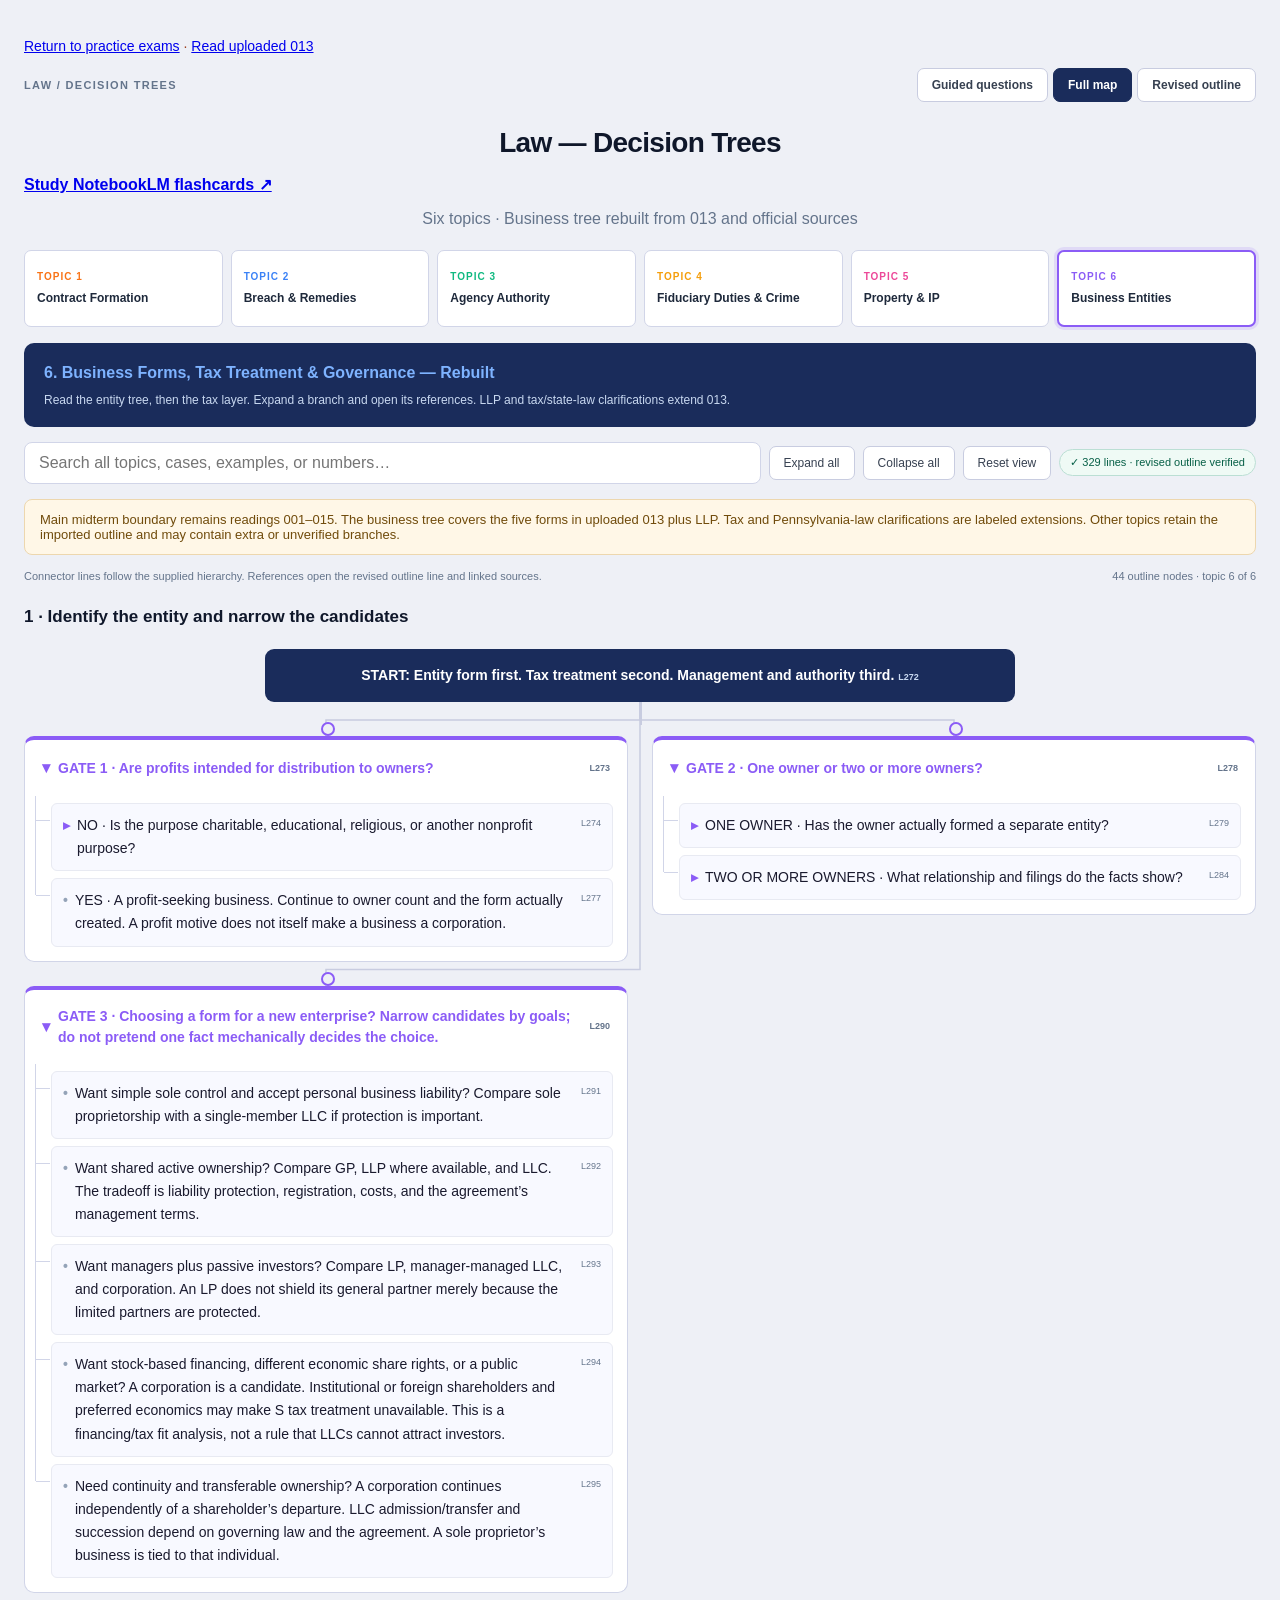
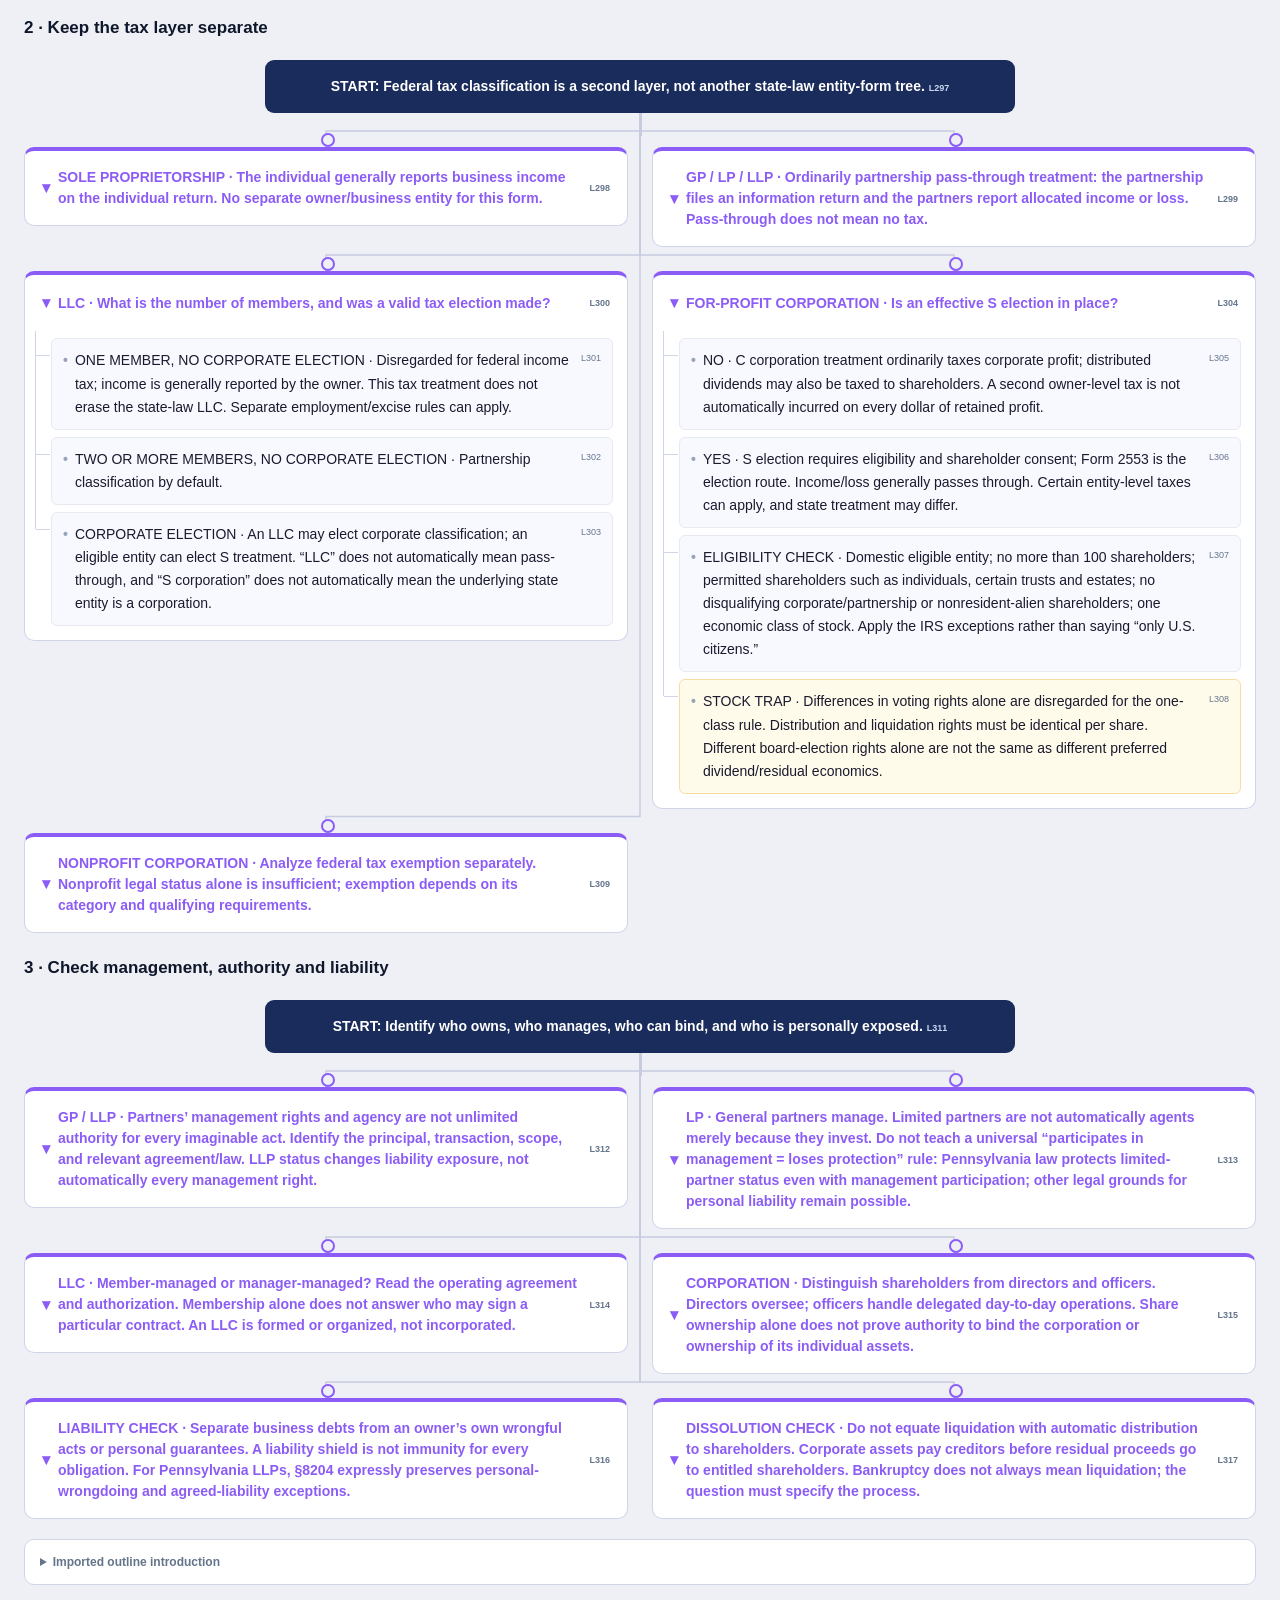
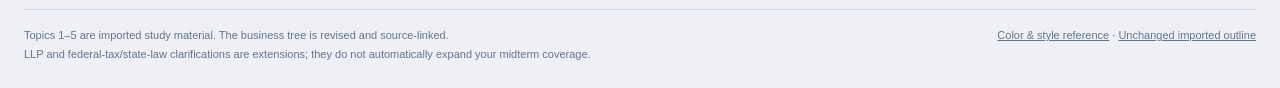
==== commit 4548a3f9: "Add guided legal decision walkthrough retaining full original tree and source" ====
--- a/decision-trees.html
+++ b/decision-trees.html
@@ -7,12 +7,32 @@
 @media print{.controls,.switch,.tabs,.source-tools,.source-link,.foot,.legend{display:none!important}body{background:white}main{padding:0}.stage{break-inside:avoid}.stages{display:block}.stage{margin-top:15px}.root{color:#0f172a;background:white;border:1px solid #64748b}}
 </style><style>
 body{font-size:16px}.node-card>summary,.stage>summary{font-size:14px}.node-card>summary{line-height:1.65}.ref-link{display:block;margin:9px 0;color:#6d28d9;font-size:14px}.scope-label{font-size:12px;font-weight:650;color:#854d0e;padding:0 12px 10px}.extra-scope{border-style:dashed!important;background:#fff9ec!important}.embedded main{padding:4px 12px 18px}.embedded .back-link,.embedded .brand,.embedded h1,.embedded .subtitle,.embedded .tabs,.embedded .banner,.embedded .extra,.embedded .foot{display:none}.embedded .controls{margin-top:8px}.embedded .stages{gap:16px}.embedded .root{margin-top:14px}.source-note{line-height:1.7}.scope-note{font-size:13px;background:#fff7e7;color:#704b0b;border:1px solid #edd7ae;border-radius:8px;padding:12px 15px;margin:15px 0}.back-link{font-size:14px;color:#9d411e}.source-box.wrap pre{white-space:pre-wrap;overflow-wrap:anywhere}@media(max-width:600px){.tabs{display:flex;overflow:auto}.tab{min-width:145px}.embedded main{padding:4px}.stages{grid-template-columns:1fr!important}.children{padding-left:10px}.node-card>.children{padding-left:4px}.branch{padding-left:9px}.stage>.children{padding:0 8px 12px 5px}.root{font-size:14px}.controls button{padding:8px 9px}.legend{flex-direction:column;gap:4px}.source-box{max-width:100%}.source-head{flex-wrap:wrap}.modal-head{gap:10px}}
+</style><style id="guided-design">
+.guided-area{margin:20px 0 24px;border:1px solid #cbd5e1;border-radius:18px;background:#fff;padding:clamp(16px,3vw,30px)}
+.guided-head{display:flex;justify-content:space-between;align-items:center;gap:12px;flex-wrap:wrap}
+.guided-step{color:#475569;font-weight:750;font-size:12px;text-transform:uppercase;letter-spacing:.09em}
+.guided-progress{height:6px;border-radius:20px;background:#e2e8f0;overflow:hidden;margin:16px 0 23px}.guided-progress>div{height:100%;background:var(--uc,#3b82f6);transition:width .2s}
+.guided-question{font-size:clamp(22px,3.5vw,31px);font-weight:780;line-height:1.3;max-width:760px;color:#15263d;margin:5px 0 15px}
+.guided-details{color:#334155;line-height:1.7;font-size:15px}
+.guided-details li{margin:8px 0}.guided-details ul{padding-left:23px}
+.guided-details details{padding:10px 13px;border-radius:9px;background:#f1f5f9;margin:8px 0}
+.guided-details summary{cursor:pointer;font-weight:650}
+.guided-answer{padding:14px 17px;border-radius:10px;background:#f8fafc;border-left:4px solid var(--uc,#3b82f6);margin:17px 0;font-size:15px;line-height:1.6}
+.guided-answer.yes{border-left-color:#0d9488;background:#eefcf7}.guided-answer.no{border-left-color:#dc5868;background:#fff2f3}
+.guided-choices{display:flex;gap:12px;flex-wrap:wrap;margin-top:20px}
+.guided-choices button{min-width:112px;min-height:48px;font-weight:800;border-radius:12px}
+.guided-choices .yes{background:#0d766e;border-color:#0d766e;color:#fff}.guided-choices .no{background:#ad3345;border-color:#ad3345;color:#fff}
+.guided-crumbs{display:flex;gap:7px;flex-wrap:wrap;margin:12px 0}.guided-crumbs button{font-size:12px;padding:6px 9px}
+.guided-explain{margin:12px 0 0;color:#475569}.guided-area[hidden]{display:none}
+.guided-bar{display:flex;gap:9px;justify-content:space-between;flex-wrap:wrap}
+.guided-area .guided-statement{font-size:13px;color:#64748b}
+@media(max-width:560px){.guided-choices{display:grid;grid-template-columns:1fr 1fr}.guided-choices button{min-width:0}.guided-area{padding:15px}}
 </style></head><body><main><p class="back-link"><a href="index.html">Return to practice exams</a> · <a href="sources/013-choose-business-structure.pdf" target="_blank" rel="noopener">Read uploaded 013</a></p>
-<div class="topline"><span class="brand">LAW / DECISION TREES</span><div class="switch" aria-label="View"><button id="graph-btn" class="active" aria-pressed="true">Decision trees</button><button id="source-btn" aria-pressed="false">Revised outline</button></div></div>
-<h1>Law — Decision Trees</h1><p class="subtitle">Six topics · Business tree rebuilt from 013 and official sources</p>
+<div class="topline"><span class="brand">LAW / DECISION TREES</span><div class="switch" aria-label="View"><button id="guide-btn" aria-pressed="false">Guided questions</button><button id="graph-btn" class="active" aria-pressed="true">Full map</button><button id="source-btn" aria-pressed="false">Revised outline</button></div></div>
+<h1>Law — Decision Trees</h1><p><a href="flashcards.html" style="font-weight:750">Study NotebookLM flashcards ↗</a></p><p class="subtitle">Six topics · Business tree rebuilt from 013 and official sources</p>
 <nav class="tabs" aria-label="Legal topics" role="tablist" id="tabs"></nav>
 <section class="banner"><h2 id="topic-title"></h2><p id="mode-note">Click a branch to expand or collapse it. Tree cards retain the source wording; connecting lines and spacing are visually reflowed.</p></section>
-<div class="controls"><label class="search-wrap"><span class="small" hidden>Search entire outline</span><input id="search" type="search" placeholder="Search all topics, cases, examples, or numbers…" aria-label="Search entire outline"></label><button id="expand">Expand all</button><button id="collapse">Collapse all</button><button id="reset">Reset view</button><span class="badge" id="integrity"><span class="dot"></span>Outline check</span></div>
+<div id="guided-view" class="guided-area" hidden><div class="guided-head"><span class="guided-step" id="guided-step">QUESTION 1</span><span class="guided-statement">Decide, then compare both outcomes and supporting rules.</span></div><div class="guided-progress"><div id="guided-fill"></div></div><div id="guided-crumbs" class="guided-crumbs"></div><div id="guided-question" class="guided-question"></div><div id="guided-details" class="guided-details"></div><div id="guided-answer" class="guided-answer" hidden></div><div class="guided-choices"><button id="guided-yes" class="yes">YES</button><button id="guided-no" class="no">NO</button><button id="guided-next">Next question →</button><button id="guided-back">← Back</button></div></div><div class="controls"><label class="search-wrap"><span class="small" hidden>Search entire outline</span><input id="search" type="search" placeholder="Search all topics, cases, examples, or numbers…" aria-label="Search entire outline"></label><button id="expand">Expand all</button><button id="collapse">Collapse all</button><button id="reset">Reset view</button><span class="badge" id="integrity"><span class="dot"></span>Outline check</span></div>
 <p class="scope-note">Main midterm boundary remains readings 001–015. The business tree covers the five forms in uploaded 013 plus LLP. Tax and Pennsylvania-law clarifications are labeled extensions. Other topics retain the imported outline and may contain extra or unverified branches.</p><section id="results" class="search-results" hidden aria-live="polite"></section>
 <div id="graph-view"><div class="legend"><span>Connector lines follow the supplied hierarchy. References open the revised outline line and linked sources.</span><span id="node-count"></span></div><section id="trees" role="tabpanel" aria-label="Topic decision tree"></section><details class="extra"><summary>Imported outline introduction</summary><p id="intro"></p><p id="outro"></p></details></div>
 <section id="source-view" hidden><div class="source-head"><div><h2>Revised study outline</h2><span class="small" id="source-stats"></span></div><div class="source-tools"><button id="wrap" aria-pressed="false">Wrap long lines</button><button id="download">Download revised .txt</button></div></div><p class="source-note">Topics 1–5 retain the supplied outline. Topic 6 has been rewritten from uploaded reading 013 and verified sources. Line popovers and this view show the revised study outline, not quotations from statutes.</p><div class="source-box" id="source-box"><pre id="source-text"></pre></div></section>
@@ -32,10 +52,49 @@
 function sourceButton(n){const b=el('button','source-link','L'+n.lines[0]);b.title='Open outline line '+n.lines[0];b.setAttribute('aria-label','View outline line '+n.lines[0]);b.onclick=e=>{e.preventDefault();e.stopPropagation();selectedLine=n.lines[0];$('dialog-title').textContent='Revised outline · line'+(n.lines.length>1?'s ':' ')+n.lines.join(', ');$('node-original').textContent=original(n);const box=$('legal-refs');box.replaceChildren();for(const key of n.refs||[]){const r=DATA.references[key];const a=el('a','ref-link',r.label+(key==='013'&&n.pdfPage?' · PDF p. '+n.pdfPage:''));a.href=r.url+(key==='013'&&n.pdfPage?'#page='+n.pdfPage:'');a.target='_blank';a.rel='noopener';box.append(a)}const dlg=$('node-dialog');if(params.get('embedded')==='1'&&frameElement){const frameTop=frameElement.getBoundingClientRect().top;Object.assign(dlg.style,{margin:'0',left:'50%',transform:'translateX(-50%)',top:Math.max(12,-frameTop+parent.innerHeight*.12)+'px',maxHeight:Math.floor(parent.innerHeight*.7)+'px'})}dlg.showModal()};return b}
 function classify(n){if(/TRAP|EXAM|LIMITATION|UNCONSTITUTIONALLY/.test(n.text))return ' trap';if(/NO CONTRACT|DENIED|UNENFORCEABLE|VOID AB|NOT BOUND|PATENT INELIGIBLE|POWER TERMINATED|FAILED PROTOCOL/.test(n.text))return ' negative';if(/FULLY BINDING|AWARD |GRANT |IS BOUND|OWNERSHIP VESTED|Valid Patentable/.test(n.text))return ' positive';return ''}
 function node(n,depth=0,stage=false){const extra=/INSIDER TRADING|CLASSICAL THEORY|TIPPER|MISAPPROPRIATION THEORY|TENDER OFFER|Dow Chemical|EPA\/GOVERNMENT SEARCH/.test(n.text);const unverified=/White v|RIGHT OF PUBLICITY|Statutory Publicity|Common Law Right of Publicity|Lanham Act/.test(n.text);const d=el('details',stage?'stage':'node-card'+classify(n)+(n.children.length?'':' leaf'));d.id=n.id;d.dataset.line=n.lines[0];d.open=stage||depth<1||!!query;const summary=el('summary');const text=el('span','node-text');highlight(text,n.text);summary.append(text,sourceButton(n));d.append(summary);if(extra||unverified){d.classList.add('extra-scope');d.append(el('div','scope-label',extra?'Extra study · beyond reading 015':'Extra study · source not supplied in this packet'))}if(n.children.length){const ul=el('ul','children');for(const c of n.children){const li=el('li','branch');li.append(node(c,depth+1));ul.append(li)}d.append(ul)}else{summary.addEventListener('click',e=>{if(e.target.tagName!=='BUTTON'){e.preventDefault();document.querySelectorAll('.picked').forEach(x=>x.classList.remove('picked'));d.classList.add('picked')}})}return d}
-function render(){const t=DATA.topics[topic];document.documentElement.style.setProperty('--uc',t.color);$('topic-title').textContent=t.title;$('tabs').replaceChildren();DATA.topics.forEach((x,i)=>{const b=el('button','tab'+(i===topic?' selected':''));b.style.setProperty('--uc',x.color);b.id='tab-'+i;b.setAttribute('role','tab');b.setAttribute('aria-selected',String(i===topic));b.setAttribute('aria-controls','trees');b.tabIndex=i===topic?0:-1;b.append(el('span','tab-num','TOPIC '+(i+1)),el('span','tab-label',x.short));b.onclick=()=>{topic=i;render()};b.onkeydown=e=>{if(['ArrowLeft','ArrowRight','Home','End'].includes(e.key)){e.preventDefault();topic=e.key==='Home'?0:e.key==='End'?5:(i+(e.key==='ArrowRight'?1:5))%6;render();$('tab-'+topic).focus()}};$('tabs').append(b)});
+function render(){const t=DATA.topics[topic];document.documentElement.style.setProperty('--uc',t.color);$('topic-title').textContent=t.title;$('tabs').replaceChildren();DATA.topics.forEach((x,i)=>{const b=el('button','tab'+(i===topic?' selected':''));b.style.setProperty('--uc',x.color);b.id='tab-'+i;b.setAttribute('role','tab');b.setAttribute('aria-selected',String(i===topic));b.setAttribute('aria-controls','trees');b.tabIndex=i===topic?0:-1;b.append(el('span','tab-num','TOPIC '+(i+1)),el('span','tab-label',x.short));b.onclick=()=>{topic=i;guideIndex=0;guideHistory=[];guideDecision=null;render()};b.onkeydown=e=>{if(['ArrowLeft','ArrowRight','Home','End'].includes(e.key)){e.preventDefault();topic=e.key==='Home'?0:e.key==='End'?5:(i+(e.key==='ArrowRight'?1:5))%6;guideIndex=0;guideHistory=[];guideDecision=null;render();$('tab-'+topic).focus()}};$('tabs').append(b)});
  $('trees').replaceChildren();for(const block of t.blocks){if(block.title)$('trees').append(el('h3','block-title',block.title));for(const root of block.roots){const start=el('div','root');highlight(start,root.text);start.id=root.id;const line=sourceButton(root);line.style.color='#c8d8f0';start.append(line);$('trees').append(start);const grid=el('div','stages');root.children.forEach(n=>grid.append(node(n,0,true)));$('trees').append(grid);wireStages(grid)}}
  $('node-count').textContent=flattened.filter(n=>n.topic===topic).length+' outline nodes · topic '+(topic+1)+' of 6';applyMode();renderResults();highlight($('source-text'),DATA.source);}
-function applyMode(){$('graph-view').hidden=mode!=='graph';$('source-view').hidden=mode!=='source';for(const [id,value] of [['graph-btn','graph'],['source-btn','source']]){$(id).classList.toggle('active',mode===value);$(id).setAttribute('aria-pressed',String(mode===value))}$('mode-note').textContent=mode==='graph'?topic===5?'Read the entity tree, then the tax layer. Expand a branch and open its references. LLP and tax/state-law clarifications extend 013.':'Imported outline, not an official key. Later-reading and unverified branches are flagged; they are not added to the main midterm question bank.':'Revised outline: imported topics 1–5, rebuilt business topic 6. This is study guidance, not an official answer key.';for(const id of ['expand','collapse'])$(id).hidden=mode!=='graph';}
+
+let guideIndex=0,guideHistory=[],guideDecision=null;
+function getGuidedStages(){
+ const t=DATA.topics[topic],result=[];
+ for(const block of t.blocks)for(const root of block.roots)for(const n of root.children){
+   const candidate=/\?|GATEWAY|STEP |TEST |CRITERIA|BRANCH |LEVEL |AUTHORITY|PATENTS|TRADE SECRETS|PUBLICITY/i.test(n.text);
+   if(candidate)result.push(n);
+ }
+ return result.length?result:t.blocks.flatMap(b=>b.roots);
+}
+function fullList(nodes){const ul=el('ul');for(const n of nodes){const li=el('li');const row=el('div','',n.text);li.append(row,sourceButton(n));if(n.children.length){const d=el('details');const sm=el('summary','', 'Explore every supporting rule, case, exception and outcome');d.append(sm,fullList(n.children));li.append(d)}ul.append(li)}return ul}
+function guideRender(){
+ const steps=getGuidedStages();if(!steps.length)return;
+ guideIndex=Math.max(0,Math.min(guideIndex,steps.length-1));const n=steps[guideIndex];
+ $('guided-step').textContent='TOPIC '+(topic+1)+' · STEP '+(guideIndex+1)+' OF '+steps.length;
+ $('guided-fill').style.width=((guideIndex+1)/steps.length*100)+'%';
+ $('guided-question').textContent=n.text;
+ $('guided-details').replaceChildren();
+ const explanatory=el('p','guided-explain','Read the legal test and cases below. Choose YES or NO for the hypothetical facts you are studying; the highlighted branch is guidance from the supplied outline, not an automatically graded legal conclusion.');
+ $('guided-details').append(explanatory);
+ if(n.children.length)$('guided-details').append(fullList(n.children));
+ else $('guided-details').append(el('p','', 'This stage has no additional nested notes in the supplied outline. Open Full map or Revised outline for its surrounding context.'));
+ $('guided-crumbs').replaceChildren();
+ guideHistory.forEach((h,i)=>{const b=el('button','', (i+1)+'. '+h.answer);b.title=h.question;b.onclick=()=>{guideIndex=i;guideHistory=guideHistory.slice(0,i);guideDecision=null;guideRender()};$('guided-crumbs').append(b)});
+ $('guided-answer').hidden=guideDecision===null;
+ if(guideDecision!==null){
+   const possible=n.children.filter(x=>new RegExp('^'+guideDecision+'\\b','i').test(x.text));
+   $('guided-answer').className='guided-answer '+guideDecision.toLowerCase();
+   $('guided-answer').replaceChildren(el('strong','',guideDecision+' branch from outline'),el('div','',possible.length?possible.map(x=>x.text).join(' · '):'This stage does not define an explicit '+guideDecision+' outcome. Use the full supporting rules above; do not assume an unstated conclusion.'));
+ }
+ $('guided-back').disabled=guideIndex===0;
+ $('guided-next').disabled=guideIndex===steps.length-1;
+}
+function guideChoose(answer){guideDecision=answer;guideRender()}
+$('guide-btn').onclick=()=>{mode='guide';guideIndex=0;guideHistory=[];guideDecision=null;render()};
+$('guided-yes').onclick=()=>guideChoose('YES');
+$('guided-no').onclick=()=>guideChoose('NO');
+$('guided-next').onclick=()=>{const steps=getGuidedStages();guideHistory[guideIndex]={question:steps[guideIndex].text,answer:guideDecision||'Reviewed'};if(guideIndex<steps.length-1)guideIndex++;guideDecision=null;guideRender()};
+$('guided-back').onclick=()=>{guideIndex=Math.max(0,guideIndex-1);guideHistory=guideHistory.slice(0,guideIndex);guideDecision=null;guideRender()};
+function applyMode(){$('guided-view').hidden=mode!=='guide';if(mode==='guide')guideRender();$('graph-view').hidden=mode!=='graph';$('source-view').hidden=mode!=='source';for(const [id,value] of [['guide-btn','guide'],['graph-btn','graph'],['source-btn','source']]){$(id).classList.toggle('active',mode===value);$(id).setAttribute('aria-pressed',String(mode===value))}$('mode-note').textContent=mode==='guide'?'Answer one question at a time. Every supporting rule, case, exception and outcome remains available beneath the question.':mode==='graph'?topic===5?'Read the entity tree, then the tax layer. Expand a branch and open its references. LLP and tax/state-law clarifications extend 013.':'Imported outline, not an official key. Later-reading and unverified branches are flagged; they are not added to the main midterm question bank.':'Revised outline: imported topics 1–5, rebuilt business topic 6. This is study guidance, not an official answer key.';for(const id of ['expand','collapse'])$(id).hidden=mode!=='graph';}
 function wireStages(grid){const ns='http://www.w3.org/2000/svg',svg=document.createElementNS(ns,'svg');svg.setAttribute('aria-hidden','true');svg.style.cssText='position:absolute;inset:0;width:100%;height:100%;pointer-events:none;overflow:visible';grid.prepend(svg);function draw(){if(!grid.isConnected){observer.disconnect();return}const r=grid.getBoundingClientRect();if(!r.width)return;svg.setAttribute('viewBox',`0 0 ${r.width} ${r.height}`);svg.replaceChildren();for(const stage of grid.querySelectorAll(':scope > .stage')){const b=stage.getBoundingClientRect(),x=b.left-r.left+b.width/2,y=b.top-r.top,p=document.createElementNS(ns,'path');p.setAttribute('d',`M ${r.width/2} 0 V ${y-16} H ${x} V ${y}`);p.setAttribute('stroke','#c8cce0');p.setAttribute('stroke-width','1.5');p.setAttribute('fill','none');svg.append(p)}}const observer=new ResizeObserver(draw);observer.observe(grid);requestAnimationFrame(draw)}
 function sourceJump(line){mode='source';applyMode();const text=DATA.source;const offset=sourceLines.slice(0,line-1).join('\n').length+(line>1?1:0);const before=text.slice(0,offset),remaining=text.slice(offset),end=remaining.indexOf('\n');const target=remaining.slice(0,end<0?remaining.length:end);$('source-text').replaceChildren(document.createTextNode(before));const m=el('mark','',target);m.id='source-target';$('source-text').append(m,document.createTextNode(remaining.slice(target.length)));m.scrollIntoView({block:'center',behavior:'smooth'})}
 function renderResults(){const box=$('results');box.replaceChildren();box.hidden=!query;if(!query)return;const hits=[];sourceLines.forEach((line,i)=>{if(line.toLocaleLowerCase().includes(query.toLocaleLowerCase()))hits.push({line,i})});box.append(el('h3','',hits.length+' matching source lines across all topics'));if(!hits.length)box.append(el('p','small','No matches. Try a case name, rule, or number.'));for(const h of hits){const n=flattened.find(n=>n.lines.includes(h.i+1));const t=n?DATA.topics[n.topic]:null;const b=el('button','result');b.append(el('span','',(t?t.short:'Original outline')+' · L'+(h.i+1)));const snippet=el('div');highlight(snippet,h.line);b.append(snippet);b.onclick=()=>{if(n){topic=n.topic;mode='graph';render();const target=$(n.id);if(target){let parent=target;while(parent){if(parent.tagName==='DETAILS')parent.open=true;parent=parent.parentElement}target.classList.add('picked');target.scrollIntoView({behavior:'smooth',block:'center'})}}else sourceJump(h.i+1)};box.append(b)}}
